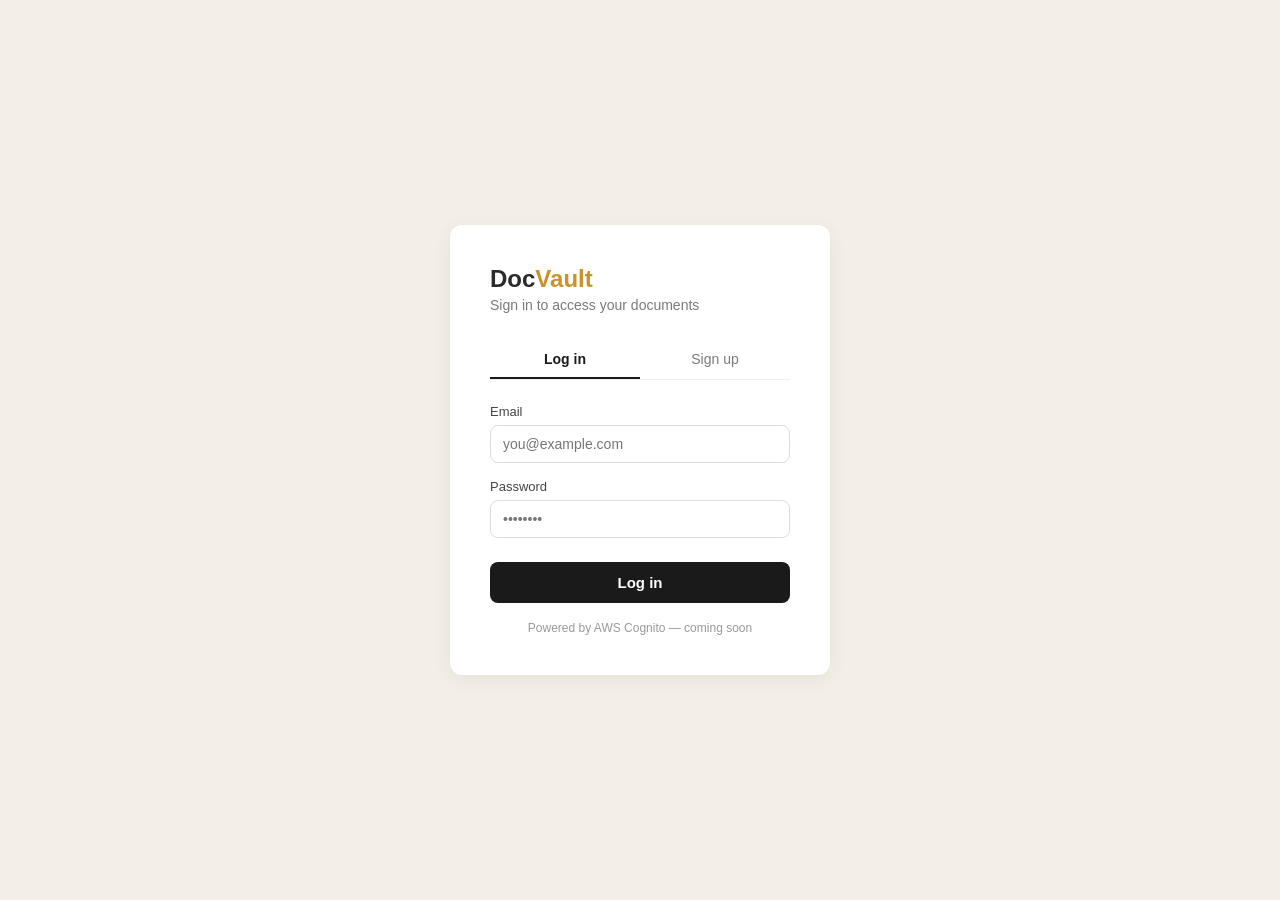
==== login.html @ 0dd001d2 "Add login link to header, fix box-sizing typo" ====
<!DOCTYPE html>
<html lang="en">
<head>
<meta charset="UTF-8">
<meta name="viewport" content="width=device-width, initial-scale=1.0">
<title>DocVault — Sign in</title>
<style>
  * { box-sizing: border-box; }
  body {
    margin: 0;
    font-family: -apple-system, BlinkMacSystemFont, "Segoe UI", sans-serif;
    background: #F4EFE6;
    color: #2b2b2b;
    display: flex;
    align-items: center;
    justify-content: center;
    min-height: 100vh;
  }
  .card {
    background: #ffffff;
    border-radius: 12px;
    padding: 40px;
    width: 100%;
    max-width: 380px;
    box-shadow: 0 4px 20px rgba(0,0,0,0.06);
  }
  .logo {
    font-size: 24px;
    font-weight: 700;
    margin-bottom: 4px;
  }
  .logo span { color: #C9922A; }
  .subtitle {
    color: #7a7a7a;
    font-size: 14px;
    margin-bottom: 28px;
  }
  .tabs {
    display: flex;
    margin-bottom: 24px;
    border-bottom: 1px solid #eee;
  }
  .tab {
    flex: 1;
    text-align: center;
    padding: 10px 0;
    cursor: pointer;
    font-size: 14px;
    color: #7a7a7a;
    border-bottom: 2px solid transparent;
  }
  .tab.active {
    color: #1a1a1a;
    font-weight: 600;
    border-bottom: 2px solid #1a1a1a;
  }
  label {
    display: block;
    font-size: 13px;
    margin-bottom: 6px;
    margin-top: 16px;
    color: #444;
  }
  input {
    width: 100%;
    padding: 10px 12px;
    border: 1px solid #ddd;
    border-radius: 8px;
    font-size: 14px;
  }
  input:focus {
    outline: none;
    border-color: #C9922A;
  }
  .btn {
    width: 100%;
    margin-top: 24px;
    padding: 12px;
    background: #1a1a1a;
    color: #fff;
    border: none;
    border-radius: 8px;
    font-size: 15px;
    font-weight: 600;
    cursor: pointer;
  }
  .btn:hover { background: #333; }
  .note {
    text-align: center;
    font-size: 12px;
    color: #999;
    margin-top: 18px;
  }
</style>
</head>
<body>

<div class="card">
  <div class="logo">Doc<span>Vault</span></div>
  <div class="subtitle">Sign in to access your documents</div>

  <div class="tabs">
    <div class="tab active" id="tabLogin">Log in</div>
    <div class="tab" id="tabSignup">Sign up</div>
  </div>

  <form id="authForm">
    <label>Email</label>
    <input type="email" id="email" placeholder="you@example.com" required>

    <label>Password</label>
    <input type="password" id="password" placeholder="••••••••" required>

    <button type="submit" class="btn" id="submitBtn">Log in</button>
  </form>

  <div class="note">Powered by AWS Cognito — coming soon</div>
</div>

<script>
  const tabLogin = document.getElementById('tabLogin');
  const tabSignup = document.getElementById('tabSignup');
  const submitBtn = document.getElementById('submitBtn');

  tabLogin.addEventListener('click', () => {
    tabLogin.classList.add('active');
    tabSignup.classList.remove('active');
    submitBtn.textContent = 'Log in';
  });

  tabSignup.addEventListener('click', () => {
    tabSignup.classList.add('active');
    tabLogin.classList.remove('active');
    submitBtn.textContent = 'Create account';
  });

  document.getElementById('authForm').addEventListener('submit', (e) => {
    e.preventDefault();
    alert('Cognito wiring coming next — this is just the UI for now.');
  });
</script>

</body>
</html>
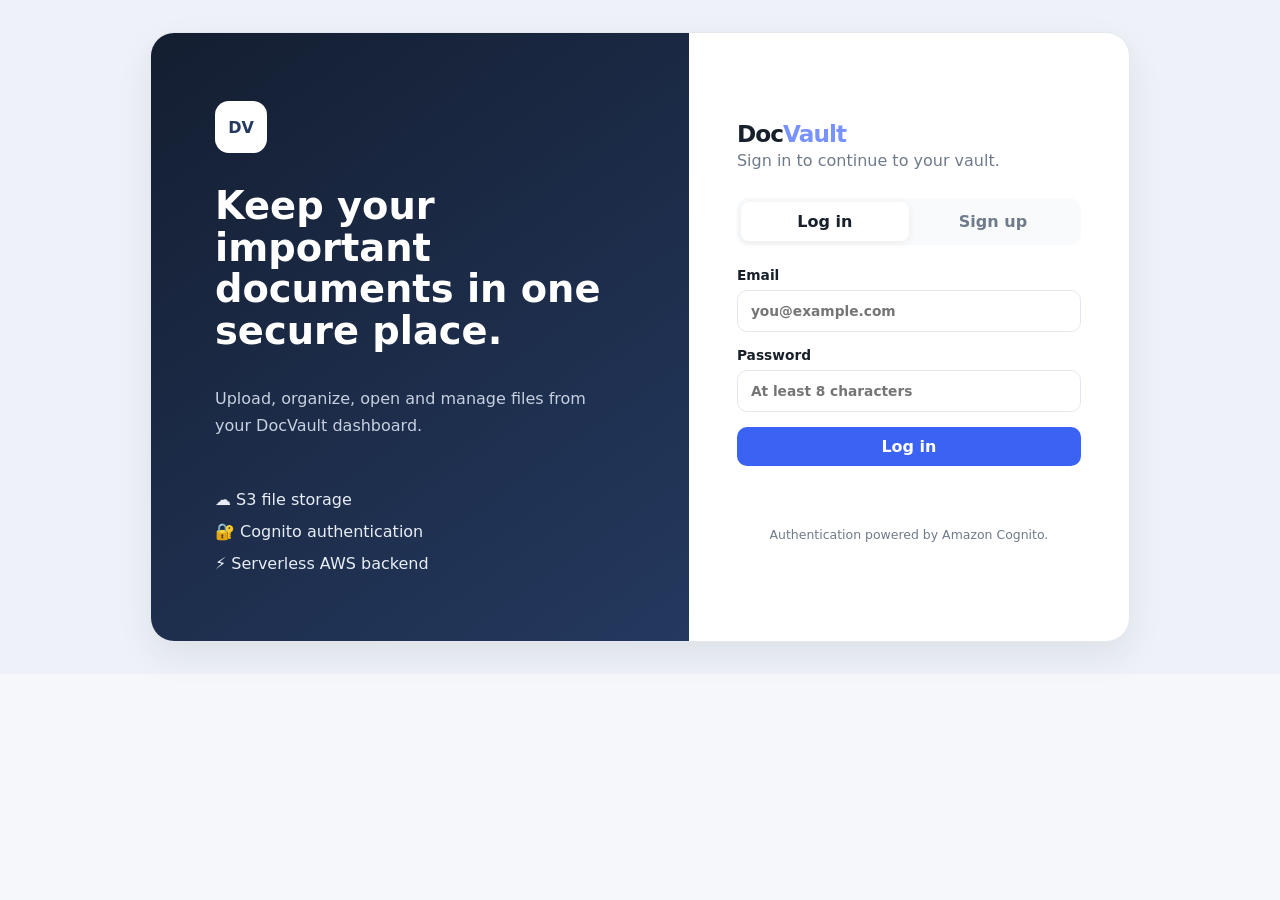
==== commit 80b11937: "Update project files" ====
--- a/login.html
+++ b/login.html
@@ -1,144 +1,158 @@
 <!DOCTYPE html>
 <html lang="en">
 <head>
-<meta charset="UTF-8">
-<meta name="viewport" content="width=device-width, initial-scale=1.0">
-<title>DocVault — Sign in</title>
-<style>
-  * { box-sizing: border-box; }
-  body {
-    margin: 0;
-    font-family: -apple-system, BlinkMacSystemFont, "Segoe UI", sans-serif;
-    background: #F4EFE6;
-    color: #2b2b2b;
-    display: flex;
-    align-items: center;
-    justify-content: center;
-    min-height: 100vh;
-  }
-  .card {
-    background: #ffffff;
-    border-radius: 12px;
-    padding: 40px;
-    width: 100%;
-    max-width: 380px;
-    box-shadow: 0 4px 20px rgba(0,0,0,0.06);
-  }
-  .logo {
-    font-size: 24px;
-    font-weight: 700;
-    margin-bottom: 4px;
-  }
-  .logo span { color: #C9922A; }
-  .subtitle {
-    color: #7a7a7a;
-    font-size: 14px;
-    margin-bottom: 28px;
-  }
-  .tabs {
-    display: flex;
-    margin-bottom: 24px;
-    border-bottom: 1px solid #eee;
-  }
-  .tab {
-    flex: 1;
-    text-align: center;
-    padding: 10px 0;
-    cursor: pointer;
-    font-size: 14px;
-    color: #7a7a7a;
-    border-bottom: 2px solid transparent;
-  }
-  .tab.active {
-    color: #1a1a1a;
-    font-weight: 600;
-    border-bottom: 2px solid #1a1a1a;
-  }
-  label {
-    display: block;
-    font-size: 13px;
-    margin-bottom: 6px;
-    margin-top: 16px;
-    color: #444;
-  }
-  input {
-    width: 100%;
-    padding: 10px 12px;
-    border: 1px solid #ddd;
-    border-radius: 8px;
-    font-size: 14px;
-  }
-  input:focus {
-    outline: none;
-    border-color: #C9922A;
-  }
-  .btn {
-    width: 100%;
-    margin-top: 24px;
-    padding: 12px;
-    background: #1a1a1a;
-    color: #fff;
-    border: none;
-    border-radius: 8px;
-    font-size: 15px;
-    font-weight: 600;
-    cursor: pointer;
-  }
-  .btn:hover { background: #333; }
-  .note {
-    text-align: center;
-    font-size: 12px;
-    color: #999;
-    margin-top: 18px;
-  }
-</style>
+  <meta charset="UTF-8">
+  <meta name="viewport" content="width=device-width, initial-scale=1.0">
+  <title>DocVault — Sign in</title>
+  <link rel="stylesheet" href="style.css">
 </head>
-<body>
+<body class="auth-page">
+  <main class="auth-shell">
+    <section class="auth-brand-panel">
+      <div class="brand-mark">DV</div>
+      <h1>Keep your important documents in one secure place.</h1>
+      <p>Upload, organize, open and manage files from your DocVault dashboard.</p>
+      <div class="auth-points">
+        <span>☁️ S3 file storage</span>
+        <span>🔐 Cognito authentication</span>
+        <span>⚡ Serverless AWS backend</span>
+      </div>
+    </section>
 
-<div class="card">
-  <div class="logo">Doc<span>Vault</span></div>
-  <div class="subtitle">Sign in to access your documents</div>
+    <section class="auth-card">
+      <div class="logo large">Doc<span>Vault</span></div>
+      <p class="muted" id="authSubtitle">Sign in to continue to your vault.</p>
 
-  <div class="tabs">
-    <div class="tab active" id="tabLogin">Log in</div>
-    <div class="tab" id="tabSignup">Sign up</div>
-  </div>
+      <div class="auth-tabs" id="authTabs">
+        <button class="auth-tab active" type="button" data-mode="login">Log in</button>
+        <button class="auth-tab" type="button" data-mode="signup">Sign up</button>
+      </div>
 
-  <form id="authForm">
-    <label>Email</label>
-    <input type="email" id="email" placeholder="you@example.com" required>
+      <form id="authForm">
+        <label>Email
+          <input type="email" id="email" placeholder="you@example.com" autocomplete="email" required>
+        </label>
+        <label>Password
+          <input type="password" id="password" placeholder="At least 8 characters" autocomplete="current-password" required>
+        </label>
+        <button type="submit" class="btn primary full" id="submitBtn">Log in</button>
+      </form>
 
-    <label>Password</label>
-    <input type="password" id="password" placeholder="••••••••" required>
+      <form id="confirmForm" class="hidden">
+        <p class="muted">We sent a confirmation code to <strong id="confirmEmail"></strong>.</p>
+        <label>Confirmation code
+          <input type="text" id="confirmationCode" inputmode="numeric" autocomplete="one-time-code" placeholder="Enter code" required>
+        </label>
+        <button type="submit" class="btn primary full">Confirm account</button>
+        <button type="button" class="text-button" id="backToLogin">Back to login</button>
+      </form>
 
-    <button type="submit" class="btn" id="submitBtn">Log in</button>
-  </form>
+      <div id="authMessage" class="auth-message"></div>
+      <p class="auth-footnote">Authentication powered by Amazon Cognito.</p>
+    </section>
+  </main>
 
-  <div class="note">Powered by AWS Cognito — coming soon</div>
-</div>
+  <script src="config.js"></script>
+  <script src="auth.js"></script>
+  <script>
+    let mode = 'login';
+    let pendingEmail = '';
+    const form = document.getElementById('authForm');
+    const confirmForm = document.getElementById('confirmForm');
+    const emailInput = document.getElementById('email');
+    const passwordInput = document.getElementById('password');
+    const submitBtn = document.getElementById('submitBtn');
+    const message = document.getElementById('authMessage');
 
-<script>
-  const tabLogin = document.getElementById('tabLogin');
-  const tabSignup = document.getElementById('tabSignup');
-  const submitBtn = document.getElementById('submitBtn');
+    if (tokenIsValid(getIdToken())) window.location.href = 'index.html';
 
-  tabLogin.addEventListener('click', () => {
-    tabLogin.classList.add('active');
-    tabSignup.classList.remove('active');
-    submitBtn.textContent = 'Log in';
-  });
+    function showMessage(text, type = 'error') {
+      message.textContent = text;
+      message.className = `auth-message ${type}`;
+    }
 
-  tabSignup.addEventListener('click', () => {
-    tabSignup.classList.add('active');
-    tabLogin.classList.remove('active');
-    submitBtn.textContent = 'Create account';
-  });
+    document.getElementById('authTabs').addEventListener('click', (e) => {
+      const button = e.target.closest('[data-mode]');
+      if (!button) return;
+      mode = button.dataset.mode;
+      document.querySelectorAll('.auth-tab').forEach(tab => tab.classList.toggle('active', tab === button));
+      submitBtn.textContent = mode === 'login' ? 'Log in' : 'Create account';
+      passwordInput.autocomplete = mode === 'login' ? 'current-password' : 'new-password';
+      document.getElementById('authSubtitle').textContent = mode === 'login'
+        ? 'Sign in to continue to your vault.'
+        : 'Create your DocVault account.';
+      showMessage('', '');
+    });
 
-  document.getElementById('authForm').addEventListener('submit', (e) => {
-    e.preventDefault();
-    alert('Cognito wiring coming next — this is just the UI for now.');
-  });
-</script>
+    form.addEventListener('submit', async (e) => {
+      e.preventDefault();
+      const email = emailInput.value.trim().toLowerCase();
+      const password = passwordInput.value;
+      submitBtn.disabled = true;
+      submitBtn.textContent = mode === 'login' ? 'Signing in...' : 'Creating account...';
+      showMessage('', '');
 
+      try {
+        if (mode === 'login') {
+          await signIn(email, password);
+          window.location.href = 'index.html';
+        } else {
+          const result = await signUp(email, password);
+          if (result.UserConfirmed) {
+            showMessage('Account created. You can now log in.', 'success');
+            mode = 'login';
+            submitBtn.textContent = 'Log in';
+          } else {
+            pendingEmail = email;
+            document.getElementById('confirmEmail').textContent = email;
+            form.classList.add('hidden');
+            document.getElementById('authTabs').classList.add('hidden');
+            confirmForm.classList.remove('hidden');
+            showMessage('Enter the verification code to activate your account.', 'success');
+          }
+        }
+      } catch (err) {
+        if (String(err.message).includes('UserNotConfirmedException')) {
+          pendingEmail = email;
+          document.getElementById('confirmEmail').textContent = email;
+          form.classList.add('hidden');
+          document.getElementById('authTabs').classList.add('hidden');
+          confirmForm.classList.remove('hidden');
+          showMessage('Your account needs confirmation.', 'error');
+        } else {
+          showMessage(err.message);
+        }
+      } finally {
+        submitBtn.disabled = false;
+        if (!form.classList.contains('hidden')) submitBtn.textContent = mode === 'login' ? 'Log in' : 'Create account';
+      }
+    });
+
+    confirmForm.addEventListener('submit', async (e) => {
+      e.preventDefault();
+      const code = document.getElementById('confirmationCode').value.trim();
+      try {
+        await confirmSignUp(pendingEmail, code);
+        confirmForm.classList.add('hidden');
+        form.classList.remove('hidden');
+        document.getElementById('authTabs').classList.remove('hidden');
+        mode = 'login';
+        document.querySelectorAll('.auth-tab').forEach(tab => tab.classList.toggle('active', tab.dataset.mode === 'login'));
+        submitBtn.textContent = 'Log in';
+        showMessage('Account confirmed. Log in with your email and password.', 'success');
+      } catch (err) {
+        showMessage(err.message);
+      }
+    });
+
+    document.getElementById('backToLogin').addEventListener('click', () => {
+      confirmForm.classList.add('hidden');
+      form.classList.remove('hidden');
+      document.getElementById('authTabs').classList.remove('hidden');
+      mode = 'login';
+      submitBtn.textContent = 'Log in';
+      showMessage('', '');
+    });
+  </script>
 </body>
 </html>
--- a/style.css
+++ b/style.css
@@ -0,0 +1,719 @@
+:root{
+  --bg:#f5f7fb;
+  --surface:#fff;
+  --surface2:#f9fafc;
+  --ink:#18202b;
+  --muted:#6f7b8b;
+  --line:#e3e8ef;
+  --brand:#3a62f3;
+  --brand-dark:#294bd3;
+  --danger:#b93b4b;
+  --sidebar:#121a27;
+  --shadow:0 14px 35px rgba(24,32,43,.08);
+}
+
+*{
+  box-sizing:border-box;
+}
+
+html,
+body{
+  margin:0;
+  min-height:100%;
+  font-family:Inter,ui-sans-serif,system-ui,-apple-system,"Segoe UI",sans-serif;
+  color:var(--ink);
+  background:var(--bg);
+}
+
+button,
+input,
+textarea{
+  font:inherit;
+}
+
+.hidden{
+  display:none!important;
+}
+
+.muted{
+  color:var(--muted);
+  margin:.25rem 0;
+}
+
+.logo{
+  font-weight:800;
+  letter-spacing:-.04em;
+}
+
+.logo.large{
+  font-size:1.45rem;
+}
+
+.logo span{
+  color:#7892ff;
+}
+
+
+/* =========================
+   Buttons
+========================= */
+
+.btn{
+  border:0;
+  border-radius:10px;
+  padding:10px 16px;
+  font-weight:700;
+  cursor:pointer;
+  transition:.15s;
+}
+
+.btn:disabled{
+  opacity:.55;
+  cursor:not-allowed;
+}
+
+.btn.primary{
+  background:var(--brand);
+  color:#fff;
+}
+
+.btn.primary:hover{
+  background:var(--brand-dark);
+}
+
+.btn.ghost{
+  background:#fff;
+  color:var(--ink);
+  border:1px solid var(--line);
+}
+
+.btn.ghost:hover{
+  background:var(--surface2);
+}
+
+.btn.full{
+  width:100%;
+}
+
+.btn.compact{
+  padding:8px 11px;
+  font-size:.82rem;
+}
+
+.btn.danger{
+  color:var(--danger);
+}
+
+
+/* =========================
+   Authentication
+========================= */
+
+.auth-page{
+  background:#eef2f8;
+  display:grid;
+  place-items:center;
+  padding:32px;
+}
+
+.auth-shell{
+  width:min(980px,100%);
+  display:grid;
+  grid-template-columns:1.1fr .9fr;
+  min-height:610px;
+  background:var(--surface);
+  border:1px solid var(--line);
+  border-radius:24px;
+  overflow:hidden;
+  box-shadow:var(--shadow);
+}
+
+.auth-brand-panel{
+  padding:64px;
+  background:linear-gradient(145deg,#141e31,#24395f);
+  color:#fff;
+  display:flex;
+  flex-direction:column;
+  justify-content:center;
+}
+
+.brand-mark{
+  width:52px;
+  height:52px;
+  border-radius:14px;
+  background:#fff;
+  color:#24395f;
+  display:grid;
+  place-items:center;
+  font-weight:900;
+  margin-bottom:32px;
+}
+
+.auth-brand-panel h1{
+  font-size:2.4rem;
+  line-height:1.08;
+  max-width:560px;
+  margin:0 0 18px;
+}
+
+.auth-brand-panel p{
+  color:#c7d0df;
+  line-height:1.7;
+  max-width:520px;
+}
+
+.auth-points{
+  display:grid;
+  gap:13px;
+  margin-top:34px;
+  color:#e8edf5;
+}
+
+.auth-card{
+  padding:58px 48px;
+  align-self:center;
+}
+
+.auth-tabs{
+  display:flex;
+  background:var(--surface2);
+  border-radius:11px;
+  padding:4px;
+  margin:28px 0 22px;
+}
+
+.auth-tab{
+  width:50%;
+  border:0;
+  background:transparent;
+  border-radius:8px;
+  padding:10px;
+  font-weight:700;
+  color:var(--muted);
+  cursor:pointer;
+}
+
+.auth-tab.active{
+  background:#fff;
+  color:var(--ink);
+  box-shadow:0 2px 10px rgba(0,0,0,.06);
+}
+
+.auth-card label,
+.modal label{
+  display:block;
+  font-weight:700;
+  font-size:.86rem;
+  margin:15px 0;
+}
+
+.auth-card input,
+.modal input,
+.modal textarea,
+.search-input{
+  width:100%;
+  border:1px solid var(--line);
+  background:#fff;
+  border-radius:10px;
+  padding:12px 13px;
+  margin-top:7px;
+  color:var(--ink);
+  outline:none;
+}
+
+.auth-card input:focus,
+.modal input:focus,
+.modal textarea:focus,
+.search-input:focus{
+  border-color:var(--brand);
+  box-shadow:0 0 0 3px rgba(58,98,243,.1);
+}
+
+.auth-message{
+  min-height:22px;
+  margin-top:15px;
+  font-size:.88rem;
+  color:var(--danger);
+}
+
+.auth-message.success{
+  color:#18794e;
+}
+
+.auth-footnote{
+  text-align:center;
+  color:var(--muted);
+  font-size:.78rem;
+  margin-top:24px;
+}
+
+.text-button{
+  display:block;
+  margin:15px auto 0;
+  border:0;
+  background:none;
+  color:var(--brand);
+  cursor:pointer;
+}
+
+
+/* =========================
+   Dashboard
+========================= */
+
+.app-shell{
+  min-height:100vh;
+  display:grid;
+  grid-template-columns:245px 1fr;
+}
+
+.sidebar{
+  background:var(--sidebar);
+  color:#fff;
+  padding:26px 18px;
+  display:flex;
+  flex-direction:column;
+  position:sticky;
+  top:0;
+  height:100vh;
+}
+
+.sidebar .logo{
+  padding:5px 10px 30px;
+}
+
+.side-nav{
+  display:grid;
+  gap:7px;
+}
+
+.nav-item{
+  border:0;
+  background:transparent;
+  color:#aab5c5;
+  padding:11px 13px;
+  border-radius:9px;
+  text-align:left;
+  font-weight:700;
+  cursor:pointer;
+}
+
+.nav-item:hover,
+.nav-item.active{
+  background:#202b3d;
+  color:#fff;
+}
+
+.sidebar-bottom{
+  margin-top:auto;
+}
+
+.user-mini{
+  display:flex;
+  gap:10px;
+  align-items:center;
+  border-top:1px solid #293548;
+  padding:18px 3px;
+}
+
+.user-mini strong{
+  display:block;
+  font-size:.79rem;
+  max-width:145px;
+  overflow:hidden;
+  text-overflow:ellipsis;
+}
+
+.user-mini span{
+  color:#8c9aae;
+  font-size:.72rem;
+}
+
+.avatar{
+  width:35px;
+  height:35px;
+  border-radius:50%;
+  display:grid;
+  place-items:center;
+  background:#324263;
+  font-weight:800;
+}
+
+.sidebar .btn.ghost{
+  background:transparent;
+  color:#dfe6f1;
+  border-color:#344258;
+}
+
+.dashboard{
+  padding:36px 42px 60px;
+  min-width:0;
+}
+
+.topbar{
+  display:flex;
+  align-items:center;
+  justify-content:space-between;
+  gap:20px;
+  margin-bottom:28px;
+}
+
+.topbar h1{
+  margin:0;
+  font-size:1.75rem;
+}
+
+.stats-grid{
+  display:grid;
+  grid-template-columns:repeat(3,1fr);
+  gap:14px;
+  margin-bottom:20px;
+}
+
+.stat-card{
+  background:#fff;
+  border:1px solid var(--line);
+  border-radius:14px;
+  padding:18px 20px;
+}
+
+.stat-card span{
+  display:block;
+  color:var(--muted);
+  font-size:.78rem;
+  margin-bottom:7px;
+}
+
+.stat-card strong{
+  font-size:1.2rem;
+}
+
+.documents-panel{
+  background:#fff;
+  border:1px solid var(--line);
+  border-radius:16px;
+  padding:22px;
+  box-shadow:0 5px 22px rgba(24,32,43,.035);
+}
+
+.panel-toolbar{
+  display:flex;
+  align-items:center;
+  justify-content:space-between;
+  gap:20px;
+}
+
+.panel-toolbar h2{
+  margin:0;
+  font-size:1.15rem;
+}
+
+.search-input{
+  max-width:280px;
+  margin:0;
+  background:var(--surface2);
+}
+
+.upload-zone{
+  border:1.5px dashed #cbd4e2;
+  background:#fafbfe;
+  border-radius:13px;
+  padding:20px;
+  text-align:center;
+  margin:20px 0;
+  cursor:pointer;
+  transition:.15s;
+}
+
+.upload-zone strong,
+.upload-zone span{
+  display:block;
+}
+
+.upload-zone span{
+  color:var(--muted);
+  font-size:.82rem;
+  margin-top:4px;
+}
+
+.upload-zone:hover,
+.upload-zone.drag{
+  border-color:var(--brand);
+  background:#f4f7ff;
+}
+
+.doc-list{
+  display:grid;
+  gap:10px;
+}
+
+.doc-row{
+  border:1px solid var(--line);
+  border-radius:12px;
+  padding:14px;
+  display:flex;
+  align-items:center;
+  gap:14px;
+}
+
+.file-badge{
+  width:48px;
+  height:48px;
+  flex:0 0 48px;
+  border-radius:10px;
+  background:#eef2ff;
+  color:#4260cf;
+  display:grid;
+  place-items:center;
+  font-size:.69rem;
+  font-weight:900;
+}
+
+.doc-info{
+  min-width:0;
+  flex:1;
+}
+
+.doc-name{
+  font-weight:800;
+  margin-bottom:3px;
+  overflow:hidden;
+  text-overflow:ellipsis;
+}
+
+.doc-meta{
+  color:var(--muted);
+  font-size:.81rem;
+  overflow:hidden;
+  text-overflow:ellipsis;
+  white-space:nowrap;
+}
+
+.doc-meta.small{
+  font-size:.73rem;
+  margin-top:4px;
+}
+
+.doc-actions{
+  display:flex;
+  gap:7px;
+}
+
+.empty{
+  min-height:220px;
+  align-items:center;
+  justify-content:center;
+  flex-direction:column;
+  color:var(--muted);
+  text-align:center;
+  gap:6px;
+}
+
+.empty-icon{
+  font-size:2rem;
+}
+
+.empty strong{
+  color:var(--ink);
+}
+
+.error-card{
+  padding:15px;
+  background:#fff2f3;
+  color:var(--danger);
+  border-radius:10px;
+}
+
+
+/* =========================
+   Modal
+========================= */
+
+.modal-overlay{
+  display:none;
+  position:fixed;
+  inset:0;
+  background:rgba(10,17,29,.58);
+
+  align-items:center;
+  justify-content:center;
+
+  padding:20px;
+  z-index:20;
+
+  /* Allows scrolling on small screens */
+  overflow-y:auto;
+}
+
+.modal-overlay.open{
+  display:flex;
+}
+
+.modal{
+  background:#fff;
+  width:min(470px,100%);
+  border-radius:16px;
+
+  /* Prevents the modal going below the screen */
+  max-height:90vh;
+  overflow-y:auto;
+
+  padding:24px;
+  box-shadow:0 25px 70px rgba(0,0,0,.25);
+}
+
+.modal-heading{
+  display:flex;
+  justify-content:space-between;
+  align-items:flex-start;
+  gap:20px;
+}
+
+.modal-heading h2{
+  margin:0;
+}
+
+.icon-button{
+  border:0;
+  background:var(--surface2);
+  width:34px;
+  height:34px;
+  flex:0 0 34px;
+  border-radius:9px;
+  font-size:1.25rem;
+  cursor:pointer;
+}
+
+.icon-button:hover{
+  background:#eef1f6;
+}
+
+.modal textarea{
+  resize:vertical;
+}
+
+.modal input:disabled{
+  background:#f0f2f6;
+  color:var(--muted);
+}
+
+.modal-error{
+  min-height:20px;
+  color:var(--danger);
+  font-size:.83rem;
+}
+
+/* Keeps Cancel + Save accessible while scrolling */
+.modal-actions{
+  position:sticky;
+  bottom:-24px;
+
+  display:flex;
+  justify-content:flex-end;
+  gap:9px;
+
+  margin-top:8px;
+  padding:16px 0 6px;
+
+  background:#fff;
+  z-index:2;
+}
+
+
+/* =========================
+   Responsive
+========================= */
+
+@media(max-width:800px){
+
+  .auth-shell{
+    grid-template-columns:1fr;
+  }
+
+  .auth-brand-panel{
+    display:none;
+  }
+
+  .auth-card{
+    padding:40px 28px;
+  }
+
+  .app-shell{
+    grid-template-columns:1fr;
+  }
+
+  .sidebar{
+    position:static;
+    height:auto;
+    flex-direction:row;
+    align-items:center;
+    padding:14px 18px;
+  }
+
+  .sidebar .logo{
+    padding:0;
+  }
+
+  .side-nav,
+  .user-mini{
+    display:none;
+  }
+
+  .sidebar-bottom{
+    margin:0 0 0 auto;
+  }
+
+  .sidebar-bottom .btn{
+    width:auto;
+  }
+
+  .dashboard{
+    padding:24px 16px;
+  }
+
+  .topbar{
+    align-items:flex-start;
+  }
+
+  .stats-grid{
+    grid-template-columns:1fr;
+  }
+
+  .panel-toolbar{
+    align-items:stretch;
+    flex-direction:column;
+  }
+
+  .search-input{
+    max-width:none;
+  }
+
+  .doc-row{
+    align-items:flex-start;
+    flex-wrap:wrap;
+  }
+
+  .doc-actions{
+    width:100%;
+    padding-left:62px;
+  }
+
+  .auth-page{
+    padding:14px;
+  }
+
+  .modal-overlay{
+    padding:12px;
+    align-items:flex-start;
+  }
+
+  .modal{
+    max-height:94vh;
+    margin:auto 0;
+    padding:20px;
+  }
+
+  .modal-actions{
+    bottom:-20px;
+  }
+}
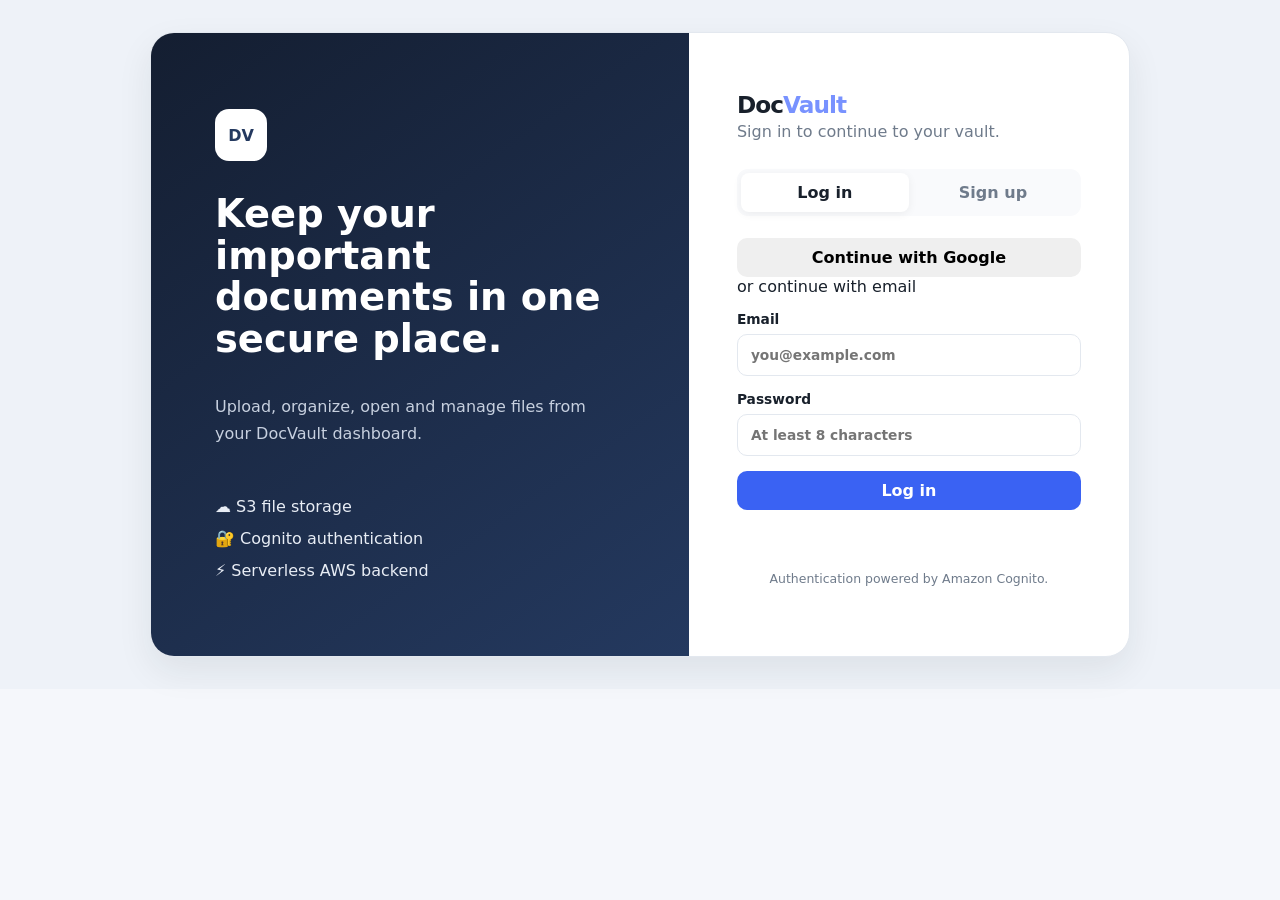
==== commit 11cd9903: "Add Google sign in" ====
--- a/login.html
+++ b/login.html
@@ -6,12 +6,22 @@
   <title>DocVault — Sign in</title>
   <link rel="stylesheet" href="style.css">
 </head>
+
 <body class="auth-page">
   <main class="auth-shell">
+
     <section class="auth-brand-panel">
       <div class="brand-mark">DV</div>
-      <h1>Keep your important documents in one secure place.</h1>
-      <p>Upload, organize, open and manage files from your DocVault dashboard.</p>
+
+      <h1>
+        Keep your important documents in one secure place.
+      </h1>
+
+      <p>
+        Upload, organize, open and manage files from your
+        DocVault dashboard.
+      </p>
+
       <div class="auth-points">
         <span>☁️ S3 file storage</span>
         <span>🔐 Cognito authentication</span>
@@ -20,139 +30,522 @@
     </section>
 
     <section class="auth-card">
-      <div class="logo large">Doc<span>Vault</span></div>
-      <p class="muted" id="authSubtitle">Sign in to continue to your vault.</p>
+
+      <div class="logo large">
+        Doc<span>Vault</span>
+      </div>
+
+      <p class="muted" id="authSubtitle">
+        Sign in to continue to your vault.
+      </p>
 
       <div class="auth-tabs" id="authTabs">
-        <button class="auth-tab active" type="button" data-mode="login">Log in</button>
-        <button class="auth-tab" type="button" data-mode="signup">Sign up</button>
+        <button
+          class="auth-tab active"
+          type="button"
+          data-mode="login"
+        >
+          Log in
+        </button>
+
+        <button
+          class="auth-tab"
+          type="button"
+          data-mode="signup"
+        >
+          Sign up
+        </button>
       </div>
 
+      <!-- Google login -->
+      <button
+        type="button"
+        class="btn full google-btn"
+        id="googleLoginBtn"
+      >
+        Continue with Google
+      </button>
+
+      <div class="auth-divider">
+        <span>or continue with email</span>
+      </div>
+
+      <!-- Email/password login -->
       <form id="authForm">
-        <label>Email
-          <input type="email" id="email" placeholder="you@example.com" autocomplete="email" required>
+
+        <label>
+          Email
+
+          <input
+            type="email"
+            id="email"
+            placeholder="you@example.com"
+            autocomplete="email"
+            required
+          >
         </label>
-        <label>Password
-          <input type="password" id="password" placeholder="At least 8 characters" autocomplete="current-password" required>
+
+        <label>
+          Password
+
+          <input
+            type="password"
+            id="password"
+            placeholder="At least 8 characters"
+            autocomplete="current-password"
+            required
+          >
         </label>
-        <button type="submit" class="btn primary full" id="submitBtn">Log in</button>
+
+        <button
+          type="submit"
+          class="btn primary full"
+          id="submitBtn"
+        >
+          Log in
+        </button>
+
       </form>
 
+      <!-- Confirmation code -->
       <form id="confirmForm" class="hidden">
-        <p class="muted">We sent a confirmation code to <strong id="confirmEmail"></strong>.</p>
-        <label>Confirmation code
-          <input type="text" id="confirmationCode" inputmode="numeric" autocomplete="one-time-code" placeholder="Enter code" required>
+
+        <p class="muted">
+          We sent a confirmation code to
+          <strong id="confirmEmail"></strong>.
+        </p>
+
+        <label>
+          Confirmation code
+
+          <input
+            type="text"
+            id="confirmationCode"
+            inputmode="numeric"
+            autocomplete="one-time-code"
+            placeholder="Enter code"
+            required
+          >
         </label>
-        <button type="submit" class="btn primary full">Confirm account</button>
-        <button type="button" class="text-button" id="backToLogin">Back to login</button>
+
+        <button
+          type="submit"
+          class="btn primary full"
+        >
+          Confirm account
+        </button>
+
+        <button
+          type="button"
+          class="text-button"
+          id="backToLogin"
+        >
+          Back to login
+        </button>
+
       </form>
 
-      <div id="authMessage" class="auth-message"></div>
-      <p class="auth-footnote">Authentication powered by Amazon Cognito.</p>
+      <div
+        id="authMessage"
+        class="auth-message"
+      ></div>
+
+      <p class="auth-footnote">
+        Authentication powered by Amazon Cognito.
+      </p>
+
     </section>
   </main>
 
   <script src="config.js"></script>
   <script src="auth.js"></script>
+
   <script>
     let mode = 'login';
     let pendingEmail = '';
-    const form = document.getElementById('authForm');
-    const confirmForm = document.getElementById('confirmForm');
-    const emailInput = document.getElementById('email');
-    const passwordInput = document.getElementById('password');
-    const submitBtn = document.getElementById('submitBtn');
-    const message = document.getElementById('authMessage');
-
-    if (tokenIsValid(getIdToken())) window.location.href = 'index.html';
-
-    function showMessage(text, type = 'error') {
+
+    const form =
+      document.getElementById('authForm');
+
+    const confirmForm =
+      document.getElementById('confirmForm');
+
+    const emailInput =
+      document.getElementById('email');
+
+    const passwordInput =
+      document.getElementById('password');
+
+    const submitBtn =
+      document.getElementById('submitBtn');
+
+    const googleLoginBtn =
+      document.getElementById('googleLoginBtn');
+
+    const message =
+      document.getElementById('authMessage');
+
+    if (tokenIsValid(getIdToken())) {
+      window.location.href = 'index.html';
+    }
+
+    function showMessage(
+      text,
+      type = 'error'
+    ) {
       message.textContent = text;
-      message.className = `auth-message ${type}`;
+      message.className =
+        `auth-message ${type}`;
     }
 
-    document.getElementById('authTabs').addEventListener('click', (e) => {
-      const button = e.target.closest('[data-mode]');
-      if (!button) return;
-      mode = button.dataset.mode;
-      document.querySelectorAll('.auth-tab').forEach(tab => tab.classList.toggle('active', tab === button));
-      submitBtn.textContent = mode === 'login' ? 'Log in' : 'Create account';
-      passwordInput.autocomplete = mode === 'login' ? 'current-password' : 'new-password';
-      document.getElementById('authSubtitle').textContent = mode === 'login'
-        ? 'Sign in to continue to your vault.'
-        : 'Create your DocVault account.';
-      showMessage('', '');
-    });
-
-    form.addEventListener('submit', async (e) => {
-      e.preventDefault();
-      const email = emailInput.value.trim().toLowerCase();
-      const password = passwordInput.value;
-      submitBtn.disabled = true;
-      submitBtn.textContent = mode === 'login' ? 'Signing in...' : 'Creating account...';
-      showMessage('', '');
-
-      try {
-        if (mode === 'login') {
-          await signIn(email, password);
-          window.location.href = 'index.html';
-        } else {
-          const result = await signUp(email, password);
-          if (result.UserConfirmed) {
-            showMessage('Account created. You can now log in.', 'success');
-            mode = 'login';
-            submitBtn.textContent = 'Log in';
+    // Google login
+    googleLoginBtn.addEventListener(
+      'click',
+      async () => {
+        try {
+          googleLoginBtn.disabled = true;
+          googleLoginBtn.textContent =
+            'Redirecting to Google...';
+
+          await signInWithGoogle();
+
+        } catch (err) {
+          showMessage(err.message);
+
+          googleLoginBtn.disabled = false;
+          googleLoginBtn.textContent =
+            'Continue with Google';
+        }
+      }
+    );
+
+    // Login / signup tabs
+    document
+      .getElementById('authTabs')
+      .addEventListener(
+        'click',
+        (e) => {
+          const button =
+            e.target.closest('[data-mode]');
+
+          if (!button) return;
+
+          mode = button.dataset.mode;
+
+          document
+            .querySelectorAll('.auth-tab')
+            .forEach(
+              tab =>
+                tab.classList.toggle(
+                  'active',
+                  tab === button
+                )
+            );
+
+          submitBtn.textContent =
+            mode === 'login'
+              ? 'Log in'
+              : 'Create account';
+
+          passwordInput.autocomplete =
+            mode === 'login'
+              ? 'current-password'
+              : 'new-password';
+
+          document
+            .getElementById('authSubtitle')
+            .textContent =
+              mode === 'login'
+                ? 'Sign in to continue to your vault.'
+                : 'Create your DocVault account.';
+
+          showMessage('', '');
+        }
+      );
+
+    // Email login / signup
+    form.addEventListener(
+      'submit',
+      async (e) => {
+        e.preventDefault();
+
+        const email =
+          emailInput.value
+            .trim()
+            .toLowerCase();
+
+        const password =
+          passwordInput.value;
+
+        submitBtn.disabled = true;
+
+        submitBtn.textContent =
+          mode === 'login'
+            ? 'Signing in...'
+            : 'Creating account...';
+
+        showMessage('', '');
+
+        try {
+
+          if (mode === 'login') {
+
+            await signIn(
+              email,
+              password
+            );
+
+            window.location.href =
+              'index.html';
+
           } else {
+
+            const result =
+              await signUp(
+                email,
+                password
+              );
+
+            if (result.UserConfirmed) {
+
+              showMessage(
+                'Account created. You can now log in.',
+                'success'
+              );
+
+              mode = 'login';
+
+              submitBtn.textContent =
+                'Log in';
+
+            } else {
+
+              pendingEmail = email;
+
+              document
+                .getElementById(
+                  'confirmEmail'
+                )
+                .textContent =
+                  email;
+
+              form.classList.add(
+                'hidden'
+              );
+
+              document
+                .getElementById(
+                  'authTabs'
+                )
+                .classList.add(
+                  'hidden'
+                );
+
+              googleLoginBtn
+                .classList.add(
+                  'hidden'
+                );
+
+              confirmForm
+                .classList.remove(
+                  'hidden'
+                );
+
+              showMessage(
+                'Enter the verification code to activate your account.',
+                'success'
+              );
+            }
+          }
+
+        } catch (err) {
+
+          if (
+            String(err.message)
+              .includes(
+                'UserNotConfirmedException'
+              )
+          ) {
+
             pendingEmail = email;
-            document.getElementById('confirmEmail').textContent = email;
-            form.classList.add('hidden');
-            document.getElementById('authTabs').classList.add('hidden');
-            confirmForm.classList.remove('hidden');
-            showMessage('Enter the verification code to activate your account.', 'success');
+
+            document
+              .getElementById(
+                'confirmEmail'
+              )
+              .textContent =
+                email;
+
+            form.classList.add(
+              'hidden'
+            );
+
+            document
+              .getElementById(
+                'authTabs'
+              )
+              .classList.add(
+                'hidden'
+              );
+
+            googleLoginBtn
+              .classList.add(
+                'hidden'
+              );
+
+            confirmForm
+              .classList.remove(
+                'hidden'
+              );
+
+            showMessage(
+              'Your account needs confirmation.',
+              'error'
+            );
+
+          } else {
+
+            showMessage(
+              err.message
+            );
+          }
+
+        } finally {
+
+          submitBtn.disabled =
+            false;
+
+          if (
+            !form.classList.contains(
+              'hidden'
+            )
+          ) {
+            submitBtn.textContent =
+              mode === 'login'
+                ? 'Log in'
+                : 'Create account';
           }
         }
-      } catch (err) {
-        if (String(err.message).includes('UserNotConfirmedException')) {
-          pendingEmail = email;
-          document.getElementById('confirmEmail').textContent = email;
-          form.classList.add('hidden');
-          document.getElementById('authTabs').classList.add('hidden');
-          confirmForm.classList.remove('hidden');
-          showMessage('Your account needs confirmation.', 'error');
-        } else {
-          showMessage(err.message);
+      }
+    );
+
+    // Confirmation code
+    confirmForm.addEventListener(
+      'submit',
+      async (e) => {
+        e.preventDefault();
+
+        const code =
+          document
+            .getElementById(
+              'confirmationCode'
+            )
+            .value
+            .trim();
+
+        try {
+
+          await confirmSignUp(
+            pendingEmail,
+            code
+          );
+
+          confirmForm
+            .classList.add(
+              'hidden'
+            );
+
+          form
+            .classList.remove(
+              'hidden'
+            );
+
+          document
+            .getElementById(
+              'authTabs'
+            )
+            .classList.remove(
+              'hidden'
+            );
+
+          googleLoginBtn
+            .classList.remove(
+              'hidden'
+            );
+
+          mode = 'login';
+
+          document
+            .querySelectorAll(
+              '.auth-tab'
+            )
+            .forEach(
+              tab =>
+                tab.classList.toggle(
+                  'active',
+                  tab.dataset.mode ===
+                    'login'
+                )
+            );
+
+          submitBtn.textContent =
+            'Log in';
+
+          showMessage(
+            'Account confirmed. Log in with your email and password.',
+            'success'
+          );
+
+        } catch (err) {
+
+          showMessage(
+            err.message
+          );
         }
-      } finally {
-        submitBtn.disabled = false;
-        if (!form.classList.contains('hidden')) submitBtn.textContent = mode === 'login' ? 'Log in' : 'Create account';
       }
-    });
-
-    confirmForm.addEventListener('submit', async (e) => {
-      e.preventDefault();
-      const code = document.getElementById('confirmationCode').value.trim();
-      try {
-        await confirmSignUp(pendingEmail, code);
-        confirmForm.classList.add('hidden');
-        form.classList.remove('hidden');
-        document.getElementById('authTabs').classList.remove('hidden');
-        mode = 'login';
-        document.querySelectorAll('.auth-tab').forEach(tab => tab.classList.toggle('active', tab.dataset.mode === 'login'));
-        submitBtn.textContent = 'Log in';
-        showMessage('Account confirmed. Log in with your email and password.', 'success');
-      } catch (err) {
-        showMessage(err.message);
-      }
-    });
-
-    document.getElementById('backToLogin').addEventListener('click', () => {
-      confirmForm.classList.add('hidden');
-      form.classList.remove('hidden');
-      document.getElementById('authTabs').classList.remove('hidden');
-      mode = 'login';
-      submitBtn.textContent = 'Log in';
-      showMessage('', '');
-    });
+    );
+
+    // Back to login
+    document
+      .getElementById(
+        'backToLogin'
+      )
+      .addEventListener(
+        'click',
+        () => {
+
+          confirmForm
+            .classList.add(
+              'hidden'
+            );
+
+          form
+            .classList.remove(
+              'hidden'
+            );
+
+          document
+            .getElementById(
+              'authTabs'
+            )
+            .classList.remove(
+              'hidden'
+            );
+
+          googleLoginBtn
+            .classList.remove(
+              'hidden'
+            );
+
+          mode = 'login';
+
+          submitBtn.textContent =
+            'Log in';
+
+          showMessage('', '');
+        }
+      );
   </script>
+
 </body>
-</html>
+</html>
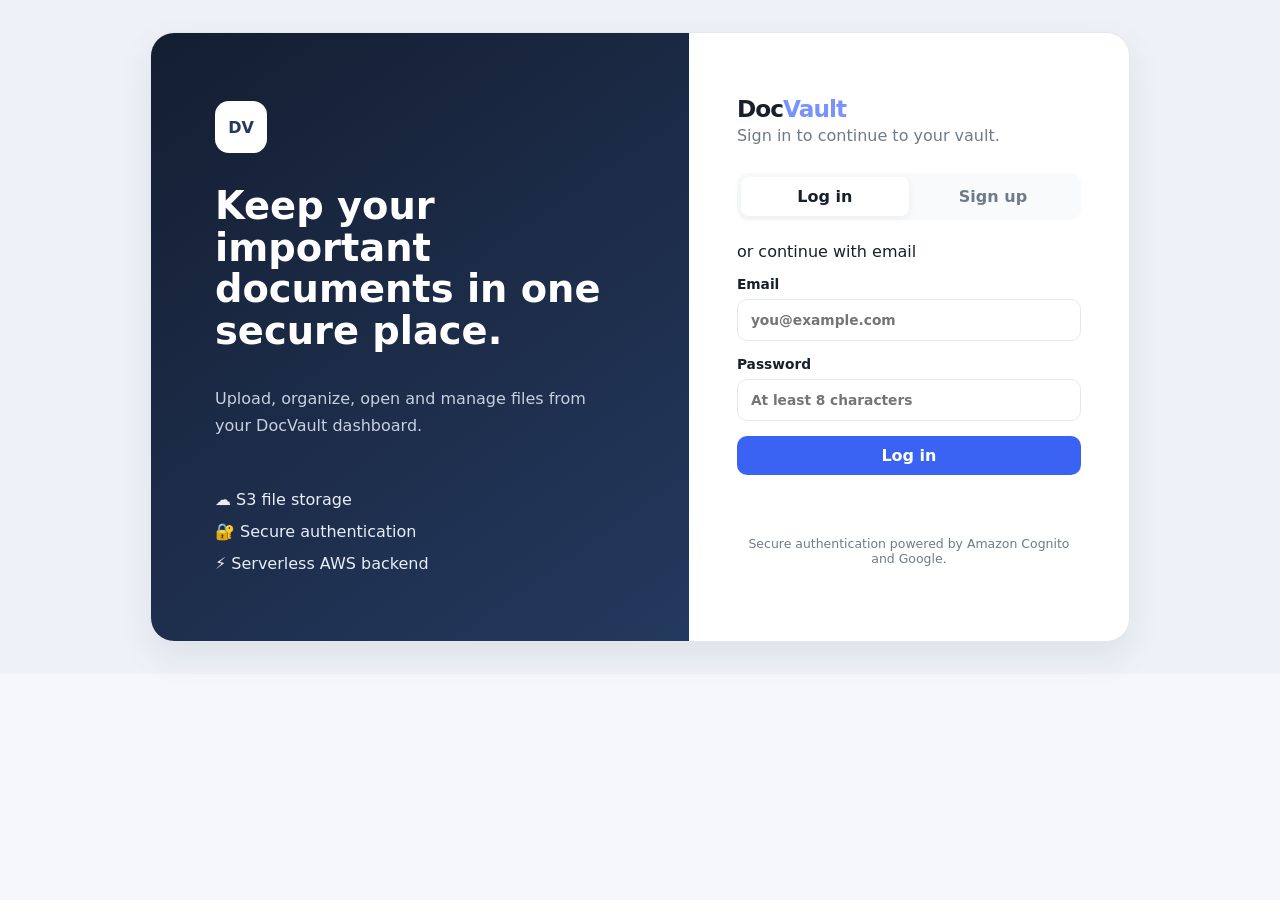
==== commit 885b1def: "GS" ====
--- a/login.html
+++ b/login.html
@@ -1,33 +1,61 @@
 <!DOCTYPE html>
 <html lang="en">
+
 <head>
   <meta charset="UTF-8">
-  <meta name="viewport" content="width=device-width, initial-scale=1.0">
+
+  <meta
+    name="viewport"
+    content="width=device-width, initial-scale=1.0"
+  >
+
   <title>DocVault — Sign in</title>
-  <link rel="stylesheet" href="style.css">
+
+  <link
+    rel="stylesheet"
+    href="style.css"
+  >
 </head>
 
+
 <body class="auth-page">
+
   <main class="auth-shell">
 
     <section class="auth-brand-panel">
-      <div class="brand-mark">DV</div>
+
+      <div class="brand-mark">
+        DV
+      </div>
 
       <h1>
-        Keep your important documents in one secure place.
+        Keep your important documents
+        in one secure place.
       </h1>
 
       <p>
-        Upload, organize, open and manage files from your
-        DocVault dashboard.
+        Upload, organize, open and manage files
+        from your DocVault dashboard.
       </p>
 
       <div class="auth-points">
-        <span>☁️ S3 file storage</span>
-        <span>🔐 Cognito authentication</span>
-        <span>⚡ Serverless AWS backend</span>
+
+        <span>
+          ☁️ S3 file storage
+        </span>
+
+        <span>
+          🔐 Secure authentication
+        </span>
+
+        <span>
+          ⚡ Serverless AWS backend
+        </span>
+
       </div>
+
     </section>
+
 
     <section class="auth-card">
 
@@ -35,11 +63,20 @@
         Doc<span>Vault</span>
       </div>
 
-      <p class="muted" id="authSubtitle">
+
+      <p
+        class="muted"
+        id="authSubtitle"
+      >
         Sign in to continue to your vault.
       </p>
 
-      <div class="auth-tabs" id="authTabs">
+
+      <div
+        class="auth-tabs"
+        id="authTabs"
+      >
+
         <button
           class="auth-tab active"
           type="button"
@@ -48,6 +85,7 @@
           Log in
         </button>
 
+
         <button
           class="auth-tab"
           type="button"
@@ -55,25 +93,35 @@
         >
           Sign up
         </button>
+
       </div>
 
-      <!-- Google login -->
-      <button
-        type="button"
-        class="btn full google-btn"
-        id="googleLoginBtn"
+
+      <!-- Google -->
+
+      <div id="googleSection">
+
+        <div id="googleButton"></div>
+
+      </div>
+
+
+      <div
+        class="auth-divider"
+        id="authDivider"
       >
-        Continue with Google
-      </button>
-
-      <div class="auth-divider">
-        <span>or continue with email</span>
+        <span>
+          or continue with email
+        </span>
       </div>
 
-      <!-- Email/password login -->
+
+      <!-- Email/password -->
+
       <form id="authForm">
 
         <label>
+
           Email
 
           <input
@@ -83,9 +131,12 @@
             autocomplete="email"
             required
           >
+
         </label>
 
+
         <label>
+
           Password
 
           <input
@@ -95,7 +146,9 @@
             autocomplete="current-password"
             required
           >
+
         </label>
+
 
         <button
           type="submit"
@@ -107,15 +160,25 @@
 
       </form>
 
-      <!-- Confirmation code -->
-      <form id="confirmForm" class="hidden">
+
+      <!-- Confirmation -->
+
+      <form
+        id="confirmForm"
+        class="hidden"
+      >
 
         <p class="muted">
+
           We sent a confirmation code to
+
           <strong id="confirmEmail"></strong>.
+
         </p>
 
+
         <label>
+
           Confirmation code
 
           <input
@@ -126,7 +189,9 @@
             placeholder="Enter code"
             required
           >
+
         </label>
+
 
         <button
           type="submit"
@@ -134,6 +199,7 @@
         >
           Confirm account
         </button>
+
 
         <button
           type="button"
@@ -145,160 +211,329 @@
 
       </form>
 
+
       <div
         id="authMessage"
         class="auth-message"
       ></div>
 
+
       <p class="auth-footnote">
-        Authentication powered by Amazon Cognito.
+        Secure authentication powered by
+        Amazon Cognito and Google.
       </p>
 
     </section>
+
   </main>
 
+
+  <!-- Google Identity Services -->
+
+  <script
+    src="https://accounts.google.com/gsi/client"
+    async
+    defer
+  ></script>
+
+
+  <!-- DocVault -->
+
   <script src="config.js"></script>
+
   <script src="auth.js"></script>
 
+
   <script>
+
     let mode = 'login';
+
     let pendingEmail = '';
 
+
     const form =
-      document.getElementById('authForm');
+      document.getElementById(
+        'authForm'
+      );
+
 
     const confirmForm =
-      document.getElementById('confirmForm');
+      document.getElementById(
+        'confirmForm'
+      );
+
 
     const emailInput =
-      document.getElementById('email');
+      document.getElementById(
+        'email'
+      );
+
 
     const passwordInput =
-      document.getElementById('password');
+      document.getElementById(
+        'password'
+      );
+
 
     const submitBtn =
-      document.getElementById('submitBtn');
-
-    const googleLoginBtn =
-      document.getElementById('googleLoginBtn');
+      document.getElementById(
+        'submitBtn'
+      );
+
+
+    const googleSection =
+      document.getElementById(
+        'googleSection'
+      );
+
+
+    const authDivider =
+      document.getElementById(
+        'authDivider'
+      );
+
 
     const message =
-      document.getElementById('authMessage');
-
-    if (tokenIsValid(getIdToken())) {
-      window.location.href = 'index.html';
+      document.getElementById(
+        'authMessage'
+      );
+
+
+    /*
+      Existing Cognito session
+    */
+
+    if (
+      typeof getIdToken === 'function' &&
+      typeof tokenIsValid === 'function' &&
+      tokenIsValid(
+        getIdToken()
+      )
+    ) {
+
+      window.location.href =
+        'index.html';
+
     }
+
 
     function showMessage(
       text,
       type = 'error'
     ) {
-      message.textContent = text;
+
+      message.textContent =
+        text;
+
       message.className =
         `auth-message ${type}`;
+
     }
 
-    // Google login
-    googleLoginBtn.addEventListener(
-      'click',
-      async () => {
-        try {
-          googleLoginBtn.disabled = true;
-          googleLoginBtn.textContent =
-            'Redirecting to Google...';
-
-          await signInWithGoogle();
-
-        } catch (err) {
-          showMessage(err.message);
-
-          googleLoginBtn.disabled = false;
-          googleLoginBtn.textContent =
-            'Continue with Google';
-        }
-      }
-    );
-
-    // Login / signup tabs
+
+    function hideMainAuthentication() {
+
+      form.classList.add(
+        'hidden'
+      );
+
+
+      document
+        .getElementById(
+          'authTabs'
+        )
+        .classList.add(
+          'hidden'
+        );
+
+
+      googleSection
+        .classList.add(
+          'hidden'
+        );
+
+
+      authDivider
+        .classList.add(
+          'hidden'
+        );
+
+    }
+
+
+    function showMainAuthentication() {
+
+      form.classList.remove(
+        'hidden'
+      );
+
+
+      document
+        .getElementById(
+          'authTabs'
+        )
+        .classList.remove(
+          'hidden'
+        );
+
+
+      googleSection
+        .classList.remove(
+          'hidden'
+        );
+
+
+      authDivider
+        .classList.remove(
+          'hidden'
+        );
+
+    }
+
+
+    /*
+      Login / signup tabs
+    */
+
     document
-      .getElementById('authTabs')
+      .getElementById(
+        'authTabs'
+      )
       .addEventListener(
+
         'click',
+
         (e) => {
+
           const button =
-            e.target.closest('[data-mode]');
-
-          if (!button) return;
-
-          mode = button.dataset.mode;
+            e.target.closest(
+              '[data-mode]'
+            );
+
+
+          if (!button) {
+            return;
+          }
+
+
+          mode =
+            button.dataset.mode;
+
 
           document
-            .querySelectorAll('.auth-tab')
+            .querySelectorAll(
+              '.auth-tab'
+            )
             .forEach(
+
               tab =>
-                tab.classList.toggle(
-                  'active',
-                  tab === button
-                )
+
+                tab
+                  .classList
+                  .toggle(
+                    'active',
+                    tab === button
+                  )
+
             );
+
 
           submitBtn.textContent =
             mode === 'login'
               ? 'Log in'
               : 'Create account';
 
+
           passwordInput.autocomplete =
             mode === 'login'
               ? 'current-password'
               : 'new-password';
 
+
           document
-            .getElementById('authSubtitle')
+            .getElementById(
+              'authSubtitle'
+            )
             .textContent =
+
               mode === 'login'
+
                 ? 'Sign in to continue to your vault.'
+
                 : 'Create your DocVault account.';
 
-          showMessage('', '');
+
+          showMessage(
+            '',
+            ''
+          );
+
         }
-      );
-
-    // Email login / signup
+
+      );
+
+
+    /*
+      Email login / signup
+    */
+
     form.addEventListener(
+
       'submit',
+
       async (e) => {
+
         e.preventDefault();
 
+
         const email =
-          emailInput.value
+          emailInput
+            .value
             .trim()
             .toLowerCase();
 
+
         const password =
           passwordInput.value;
 
-        submitBtn.disabled = true;
+
+        submitBtn.disabled =
+          true;
+
 
         submitBtn.textContent =
+
           mode === 'login'
+
             ? 'Signing in...'
+
             : 'Creating account...';
 
-        showMessage('', '');
+
+        showMessage(
+          '',
+          ''
+        );
+
 
         try {
 
-          if (mode === 'login') {
+          if (
+            mode === 'login'
+          ) {
 
             await signIn(
               email,
               password
             );
 
+
             window.location.href =
               'index.html';
 
-          } else {
+          }
+
+          else {
 
             const result =
               await signUp(
@@ -306,21 +541,53 @@
                 password
               );
 
-            if (result.UserConfirmed) {
+
+            if (
+              result.UserConfirmed
+            ) {
 
               showMessage(
                 'Account created. You can now log in.',
                 'success'
               );
 
-              mode = 'login';
+
+              mode =
+                'login';
+
 
               submitBtn.textContent =
                 'Log in';
 
-            } else {
-
-              pendingEmail = email;
+
+              document
+                .querySelectorAll(
+                  '.auth-tab'
+                )
+                .forEach(
+
+                  tab =>
+
+                    tab
+                      .classList
+                      .toggle(
+
+                        'active',
+
+                        tab.dataset.mode ===
+                          'login'
+
+                      )
+
+                );
+
+            }
+
+            else {
+
+              pendingEmail =
+                email;
+
 
               document
                 .getElementById(
@@ -329,45 +596,47 @@
                 .textContent =
                   email;
 
-              form.classList.add(
-                'hidden'
-              );
-
-              document
-                .getElementById(
-                  'authTabs'
-                )
-                .classList.add(
+
+              hideMainAuthentication();
+
+
+              confirmForm
+                .classList
+                .remove(
                   'hidden'
                 );
 
-              googleLoginBtn
-                .classList.add(
-                  'hidden'
-                );
-
-              confirmForm
-                .classList.remove(
-                  'hidden'
-                );
 
               showMessage(
+
                 'Enter the verification code to activate your account.',
+
                 'success'
+
               );
+
             }
+
           }
 
-        } catch (err) {
+        }
+
+        catch (err) {
 
           if (
-            String(err.message)
+
+            String(
+              err.message
+            )
               .includes(
                 'UserNotConfirmedException'
               )
+
           ) {
 
-            pendingEmail = email;
+            pendingEmail =
+              email;
+
 
             document
               .getElementById(
@@ -376,66 +645,82 @@
               .textContent =
                 email;
 
-            form.classList.add(
-              'hidden'
-            );
-
-            document
-              .getElementById(
-                'authTabs'
-              )
-              .classList.add(
+
+            hideMainAuthentication();
+
+
+            confirmForm
+              .classList
+              .remove(
                 'hidden'
               );
 
-            googleLoginBtn
-              .classList.add(
-                'hidden'
-              );
-
-            confirmForm
-              .classList.remove(
-                'hidden'
-              );
 
             showMessage(
               'Your account needs confirmation.',
               'error'
             );
 
-          } else {
+          }
+
+          else {
 
             showMessage(
               err.message
             );
+
           }
 
-        } finally {
+        }
+
+        finally {
 
           submitBtn.disabled =
             false;
 
+
           if (
-            !form.classList.contains(
-              'hidden'
-            )
+
+            !form
+              .classList
+              .contains(
+                'hidden'
+              )
+
           ) {
+
             submitBtn.textContent =
+
               mode === 'login'
+
                 ? 'Log in'
+
                 : 'Create account';
+
           }
+
         }
+
       }
+
     );
 
-    // Confirmation code
+
+    /*
+      Confirmation code
+    */
+
     confirmForm.addEventListener(
+
       'submit',
+
       async (e) => {
+
         e.preventDefault();
 
+
         const code =
+
           document
             .getElementById(
               'confirmationCode'
@@ -443,6 +728,7 @@
             .value
             .trim();
 
+
         try {
 
           await confirmSignUp(
@@ -450,102 +736,161 @@
             code
           );
 
+
           confirmForm
-            .classList.add(
+            .classList
+            .add(
               'hidden'
             );
 
-          form
-            .classList.remove(
-              'hidden'
-            );
-
-          document
-            .getElementById(
-              'authTabs'
-            )
-            .classList.remove(
-              'hidden'
-            );
-
-          googleLoginBtn
-            .classList.remove(
-              'hidden'
-            );
-
-          mode = 'login';
+
+          showMainAuthentication();
+
+
+          mode =
+            'login';
+
 
           document
             .querySelectorAll(
               '.auth-tab'
             )
             .forEach(
+
               tab =>
-                tab.classList.toggle(
-                  'active',
-                  tab.dataset.mode ===
-                    'login'
-                )
+
+                tab
+                  .classList
+                  .toggle(
+
+                    'active',
+
+                    tab.dataset.mode ===
+                      'login'
+
+                  )
+
             );
+
 
           submitBtn.textContent =
             'Log in';
 
+
+          passwordInput.autocomplete =
+            'current-password';
+
+
+          document
+            .getElementById(
+              'authSubtitle'
+            )
+            .textContent =
+
+              'Sign in to continue to your vault.';
+
+
           showMessage(
+
             'Account confirmed. Log in with your email and password.',
+
             'success'
+
           );
 
-        } catch (err) {
+        }
+
+        catch (err) {
 
           showMessage(
             err.message
           );
+
         }
+
       }
+
     );
 
-    // Back to login
+
+    /*
+      Back to login
+    */
+
     document
       .getElementById(
         'backToLogin'
       )
       .addEventListener(
+
         'click',
+
         () => {
 
           confirmForm
-            .classList.add(
+            .classList
+            .add(
               'hidden'
             );
 
-          form
-            .classList.remove(
-              'hidden'
+
+          showMainAuthentication();
+
+
+          mode =
+            'login';
+
+
+          document
+            .querySelectorAll(
+              '.auth-tab'
+            )
+            .forEach(
+
+              tab =>
+
+                tab
+                  .classList
+                  .toggle(
+
+                    'active',
+
+                    tab.dataset.mode ===
+                      'login'
+
+                  )
+
             );
+
+
+          submitBtn.textContent =
+            'Log in';
+
+
+          passwordInput.autocomplete =
+            'current-password';
+
 
           document
             .getElementById(
-              'authTabs'
+              'authSubtitle'
             )
-            .classList.remove(
-              'hidden'
-            );
-
-          googleLoginBtn
-            .classList.remove(
-              'hidden'
-            );
-
-          mode = 'login';
-
-          submitBtn.textContent =
-            'Log in';
-
-          showMessage('', '');
+            .textContent =
+
+              'Sign in to continue to your vault.';
+
+
+          showMessage(
+            '',
+            ''
+          );
+
         }
-      );
+
+      );
+
   </script>
 
 </body>
+
 </html>
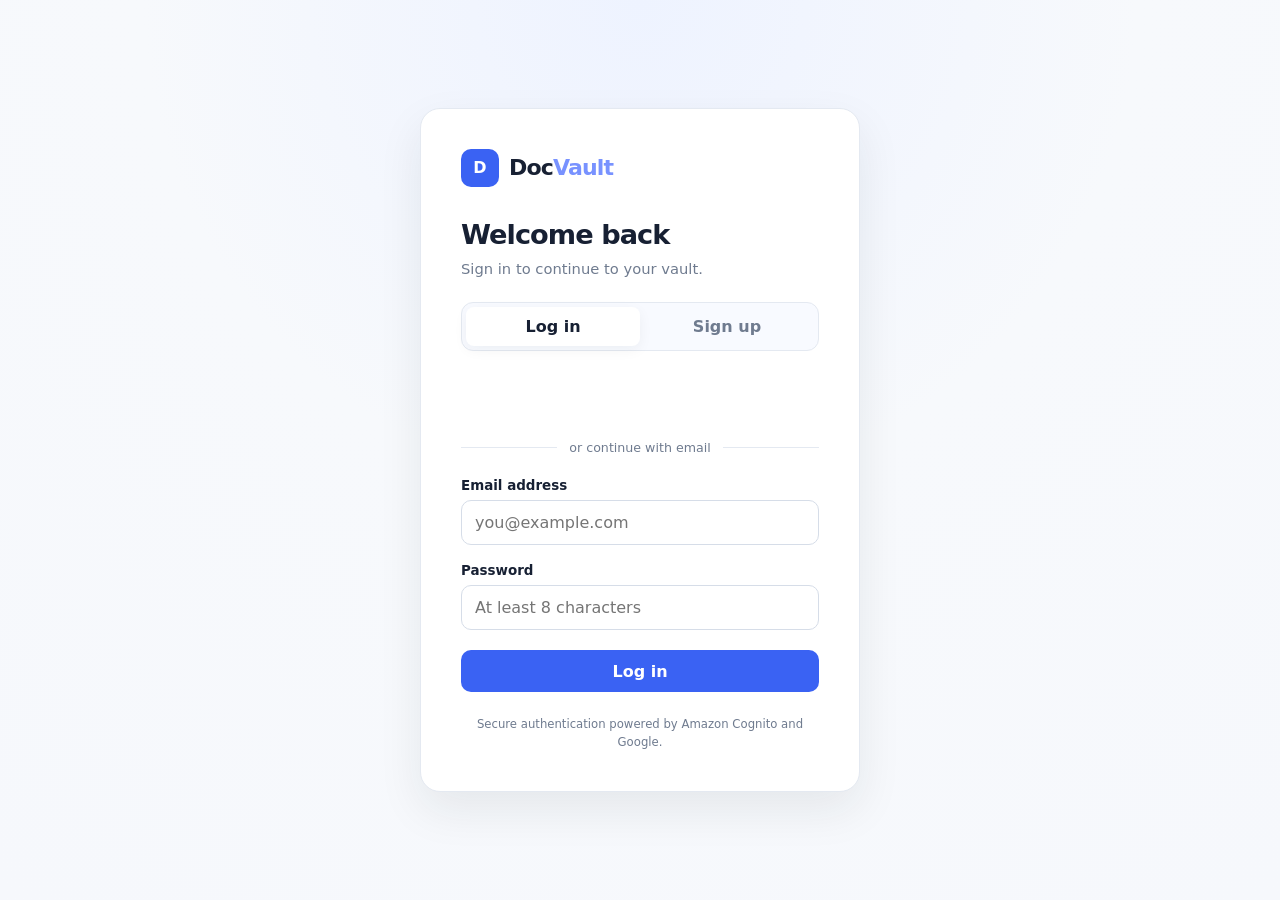
==== commit 9375e1d8: "Modifying the frontend" ====
--- a/login.html
+++ b/login.html
@@ -2,6 +2,7 @@
 <html lang="en">
 
 <head>
+
   <meta charset="UTF-8">
 
   <meta
@@ -15,61 +16,43 @@
     rel="stylesheet"
     href="style.css"
   >
+
 </head>
 
 
 <body class="auth-page">
 
-  <main class="auth-shell">
-
-    <section class="auth-brand-panel">
-
-      <div class="brand-mark">
-        DV
+  <main class="auth-container">
+
+    <section class="auth-card">
+
+      <div class="auth-logo">
+
+        <div class="brand-icon auth-brand-icon">
+          D
+        </div>
+
+        <div class="logo large">
+          Doc<span>Vault</span>
+        </div>
+
       </div>
 
-      <h1>
-        Keep your important documents
-        in one secure place.
-      </h1>
-
-      <p>
-        Upload, organize, open and manage files
-        from your DocVault dashboard.
-      </p>
-
-      <div class="auth-points">
-
-        <span>
-          ☁️ S3 file storage
-        </span>
-
-        <span>
-          🔐 Secure authentication
-        </span>
-
-        <span>
-          ⚡ Serverless AWS backend
-        </span>
+
+      <div class="auth-heading">
+
+        <h1 id="authTitle">
+          Welcome back
+        </h1>
+
+        <p
+          class="muted"
+          id="authSubtitle"
+        >
+          Sign in to continue to your vault.
+        </p>
 
       </div>
-
-    </section>
-
-
-    <section class="auth-card">
-
-      <div class="logo large">
-        Doc<span>Vault</span>
-      </div>
-
-
-      <p
-        class="muted"
-        id="authSubtitle"
-      >
-        Sign in to continue to your vault.
-      </p>
 
 
       <div
@@ -85,7 +68,6 @@
           Log in
         </button>
 
-
         <button
           class="auth-tab"
           type="button"
@@ -97,12 +79,11 @@
       </div>
 
 
-      <!-- Google -->
-
-      <div id="googleSection">
-
+      <div
+        class="google-section"
+        id="googleSection"
+      >
         <div id="googleButton"></div>
-
       </div>
 
 
@@ -116,13 +97,13 @@
       </div>
 
 
-      <!-- Email/password -->
-
       <form id="authForm">
 
-        <label>
-
-          Email
+        <div class="form-group">
+
+          <label for="email">
+            Email address
+          </label>
 
           <input
             type="email"
@@ -132,12 +113,14 @@
             required
           >
 
-        </label>
-
-
-        <label>
-
-          Password
+        </div>
+
+
+        <div class="form-group">
+
+          <label for="password">
+            Password
+          </label>
 
           <input
             type="password"
@@ -147,12 +130,12 @@
             required
           >
 
-        </label>
+        </div>
 
 
         <button
           type="submit"
-          class="btn primary full"
+          class="btn primary full auth-submit"
           id="submitBtn"
         >
           Log in
@@ -161,36 +144,41 @@
       </form>
 
 
-      <!-- Confirmation -->
-
       <form
         id="confirmForm"
-        class="hidden"
+        class="hidden confirmation-form"
       >
 
-        <p class="muted">
-
+        <div class="confirmation-icon">
+          ✉
+        </div>
+
+        <h2>
+          Verify your email
+        </h2>
+
+        <p class="muted confirmation-copy">
           We sent a confirmation code to
-
           <strong id="confirmEmail"></strong>.
-
         </p>
 
 
-        <label>
-
-          Confirmation code
+        <div class="form-group">
+
+          <label for="confirmationCode">
+            Confirmation code
+          </label>
 
           <input
             type="text"
             id="confirmationCode"
             inputmode="numeric"
             autocomplete="one-time-code"
-            placeholder="Enter code"
+            placeholder="Enter verification code"
             required
           >
 
-        </label>
+        </div>
 
 
         <button
@@ -215,20 +203,19 @@
       <div
         id="authMessage"
         class="auth-message"
+        role="status"
+        aria-live="polite"
       ></div>
 
 
       <p class="auth-footnote">
-        Secure authentication powered by
-        Amazon Cognito and Google.
+        Secure authentication powered by Amazon Cognito and Google.
       </p>
 
     </section>
 
   </main>
 
-
-  <!-- Google Identity Services -->
 
   <script
     src="https://accounts.google.com/gsi/client"
@@ -236,83 +223,64 @@
     defer
   ></script>
 
-
-  <!-- DocVault -->
-
   <script src="config.js"></script>
-
   <script src="auth.js"></script>
 
 
   <script>
 
     let mode = 'login';
-
     let pendingEmail = '';
 
-
     const form =
-      document.getElementById(
-        'authForm'
-      );
-
+      document.getElementById('authForm');
 
     const confirmForm =
-      document.getElementById(
-        'confirmForm'
-      );
-
+      document.getElementById('confirmForm');
 
     const emailInput =
-      document.getElementById(
-        'email'
-      );
-
+      document.getElementById('email');
 
     const passwordInput =
-      document.getElementById(
-        'password'
-      );
-
+      document.getElementById('password');
 
     const submitBtn =
-      document.getElementById(
-        'submitBtn'
-      );
-
+      document.getElementById('submitBtn');
 
     const googleSection =
-      document.getElementById(
-        'googleSection'
-      );
-
+      document.getElementById('googleSection');
 
     const authDivider =
-      document.getElementById(
-        'authDivider'
-      );
-
+      document.getElementById('authDivider');
 
     const message =
-      document.getElementById(
-        'authMessage'
-      );
-
-
-    /*
-      Existing Cognito session
-    */
+      document.getElementById('authMessage');
+
+    const authTitle =
+      document.getElementById('authTitle');
+
+    const authSubtitle =
+      document.getElementById('authSubtitle');
+
 
     if (
-      typeof getIdToken === 'function' &&
-      typeof tokenIsValid === 'function' &&
-      tokenIsValid(
-        getIdToken()
-      )
+      typeof getApiToken === 'function' &&
+      typeof tokenIsValid === 'function'
     ) {
 
-      window.location.href =
-        'index.html';
+      const existingToken =
+        getApiToken();
+
+      if (
+        tokenIsValid(
+          existingToken
+        )
+      ) {
+
+        window.location.href =
+          'index.html';
+
+      }
 
     }
 
@@ -331,29 +299,83 @@
     }
 
 
+    function updateModeUI() {
+
+      document
+        .querySelectorAll('.auth-tab')
+        .forEach(tab => {
+
+          tab.classList.toggle(
+            'active',
+            tab.dataset.mode === mode
+          );
+
+        });
+
+
+      if (
+        mode === 'login'
+      ) {
+
+        authTitle.textContent =
+          'Welcome back';
+
+        authSubtitle.textContent =
+          'Sign in to continue to your vault.';
+
+        submitBtn.textContent =
+          'Log in';
+
+        passwordInput.autocomplete =
+          'current-password';
+
+      } else {
+
+        authTitle.textContent =
+          'Create your account';
+
+        authSubtitle.textContent =
+          'Start securely storing your documents with DocVault.';
+
+        submitBtn.textContent =
+          'Create account';
+
+        passwordInput.autocomplete =
+          'new-password';
+
+      }
+
+    }
+
+
     function hideMainAuthentication() {
 
       form.classList.add(
         'hidden'
       );
 
-
       document
-        .getElementById(
-          'authTabs'
-        )
+        .getElementById('authTabs')
         .classList.add(
           'hidden'
         );
-
 
       googleSection
         .classList.add(
           'hidden'
         );
 
-
       authDivider
+        .classList.add(
+          'hidden'
+        );
+
+      authTitle
+        .classList.add(
+          'hidden'
+        );
+
+      authSubtitle
         .classList.add(
           'hidden'
         );
@@ -367,101 +389,54 @@
         'hidden'
       );
 
-
       document
-        .getElementById(
-          'authTabs'
-        )
+        .getElementById('authTabs')
         .classList.remove(
           'hidden'
         );
-
 
       googleSection
         .classList.remove(
           'hidden'
         );
 
-
       authDivider
         .classList.remove(
           'hidden'
         );
 
+      authTitle
+        .classList.remove(
+          'hidden'
+        );
+
+      authSubtitle
+        .classList.remove(
+          'hidden'
+        );
+
     }
 
 
-    /*
-      Login / signup tabs
-    */
-
     document
-      .getElementById(
-        'authTabs'
-      )
+      .getElementById('authTabs')
       .addEventListener(
-
         'click',
-
-        (e) => {
+        e => {
 
           const button =
             e.target.closest(
               '[data-mode]'
             );
 
-
           if (!button) {
             return;
           }
 
-
           mode =
             button.dataset.mode;
 
-
-          document
-            .querySelectorAll(
-              '.auth-tab'
-            )
-            .forEach(
-
-              tab =>
-
-                tab
-                  .classList
-                  .toggle(
-                    'active',
-                    tab === button
-                  )
-
-            );
-
-
-          submitBtn.textContent =
-            mode === 'login'
-              ? 'Log in'
-              : 'Create account';
-
-
-          passwordInput.autocomplete =
-            mode === 'login'
-              ? 'current-password'
-              : 'new-password';
-
-
-          document
-            .getElementById(
-              'authSubtitle'
-            )
-            .textContent =
-
-              mode === 'login'
-
-                ? 'Sign in to continue to your vault.'
-
-                : 'Create your DocVault account.';
-
+          updateModeUI();
 
           showMessage(
             '',
@@ -469,22 +444,14 @@
           );
 
         }
-
       );
 
 
-    /*
-      Email login / signup
-    */
-
     form.addEventListener(
-
       'submit',
-
-      async (e) => {
+      async e => {
 
         e.preventDefault();
-
 
         const email =
           emailInput
@@ -492,23 +459,16 @@
             .trim()
             .toLowerCase();
 
-
         const password =
           passwordInput.value;
 
-
         submitBtn.disabled =
           true;
 
-
         submitBtn.textContent =
-
           mode === 'login'
-
             ? 'Signing in...'
-
             : 'Creating account...';
-
 
         showMessage(
           '',
@@ -527,13 +487,10 @@
               password
             );
 
-
             window.location.href =
               'index.html';
 
-          }
-
-          else {
+          } else {
 
             const result =
               await signUp(
@@ -546,48 +503,20 @@
               result.UserConfirmed
             ) {
 
+              mode =
+                'login';
+
+              updateModeUI();
+
               showMessage(
                 'Account created. You can now log in.',
                 'success'
               );
 
-
-              mode =
-                'login';
-
-
-              submitBtn.textContent =
-                'Log in';
-
-
-              document
-                .querySelectorAll(
-                  '.auth-tab'
-                )
-                .forEach(
-
-                  tab =>
-
-                    tab
-                      .classList
-                      .toggle(
-
-                        'active',
-
-                        tab.dataset.mode ===
-                          'login'
-
-                      )
-
-                );
-
-            }
-
-            else {
+            } else {
 
               pendingEmail =
                 email;
-
 
               document
                 .getElementById(
@@ -596,9 +525,7 @@
                 .textContent =
                   email;
 
-
               hideMainAuthentication();
-
 
               confirmForm
                 .classList
@@ -606,37 +533,27 @@
                   'hidden'
                 );
 
-
               showMessage(
-
-                'Enter the verification code to activate your account.',
-
-                'success'
-
+                '',
+                ''
               );
 
             }
 
           }
 
-        }
-
-        catch (err) {
+        } catch (err) {
 
           if (
-
             String(
               err.message
+            ).includes(
+              'UserNotConfirmedException'
             )
-              .includes(
-                'UserNotConfirmedException'
-              )
-
           ) {
 
             pendingEmail =
               email;
-
 
             document
               .getElementById(
@@ -645,9 +562,7 @@
               .textContent =
                 email;
 
-
             hideMainAuthentication();
-
 
             confirmForm
               .classList
@@ -655,15 +570,7 @@
                 'hidden'
               );
 
-
-            showMessage(
-              'Your account needs confirmation.',
-              'error'
-            );
-
-          }
-
-          else {
+          } else {
 
             showMessage(
               err.message
@@ -671,56 +578,36 @@
 
           }
 
-        }
-
-        finally {
+        } finally {
 
           submitBtn.disabled =
             false;
 
-
           if (
-
             !form
               .classList
               .contains(
                 'hidden'
               )
-
           ) {
 
-            submitBtn.textContent =
-
-              mode === 'login'
-
-                ? 'Log in'
-
-                : 'Create account';
+            updateModeUI();
 
           }
 
         }
 
       }
-
     );
 
 
-    /*
-      Confirmation code
-    */
-
     confirmForm.addEventListener(
-
       'submit',
-
-      async (e) => {
+      async e => {
 
         e.preventDefault();
 
-
         const code =
-
           document
             .getElementById(
               'confirmationCode'
@@ -736,71 +623,25 @@
             code
           );
 
-
           confirmForm
             .classList
             .add(
               'hidden'
             );
 
-
           showMainAuthentication();
-
 
           mode =
             'login';
 
-
-          document
-            .querySelectorAll(
-              '.auth-tab'
-            )
-            .forEach(
-
-              tab =>
-
-                tab
-                  .classList
-                  .toggle(
-
-                    'active',
-
-                    tab.dataset.mode ===
-                      'login'
-
-                  )
-
-            );
-
-
-          submitBtn.textContent =
-            'Log in';
-
-
-          passwordInput.autocomplete =
-            'current-password';
-
-
-          document
-            .getElementById(
-              'authSubtitle'
-            )
-            .textContent =
-
-              'Sign in to continue to your vault.';
-
+          updateModeUI();
 
           showMessage(
-
-            'Account confirmed. Log in with your email and password.',
-
+            'Account confirmed. You can now log in.',
             'success'
-
           );
 
-        }
-
-        catch (err) {
+        } catch (err) {
 
           showMessage(
             err.message
@@ -809,22 +650,15 @@
         }
 
       }
-
     );
 
-
-    /*
-      Back to login
-    */
 
     document
       .getElementById(
         'backToLogin'
       )
       .addEventListener(
-
         'click',
-
         () => {
 
           confirmForm
@@ -833,52 +667,12 @@
               'hidden'
             );
 
-
           showMainAuthentication();
-
 
           mode =
             'login';
 
-
-          document
-            .querySelectorAll(
-              '.auth-tab'
-            )
-            .forEach(
-
-              tab =>
-
-                tab
-                  .classList
-                  .toggle(
-
-                    'active',
-
-                    tab.dataset.mode ===
-                      'login'
-
-                  )
-
-            );
-
-
-          submitBtn.textContent =
-            'Log in';
-
-
-          passwordInput.autocomplete =
-            'current-password';
-
-
-          document
-            .getElementById(
-              'authSubtitle'
-            )
-            .textContent =
-
-              'Sign in to continue to your vault.';
-
+          updateModeUI();
 
           showMessage(
             '',
@@ -886,11 +680,9 @@
           );
 
         }
-
       );
 
   </script>
 
 </body>
-
 </html>
--- a/style.css
+++ b/style.css
@@ -1,719 +1,1684 @@
-:root{
-  --bg:#f5f7fb;
-  --surface:#fff;
-  --surface2:#f9fafc;
-  --ink:#18202b;
-  --muted:#6f7b8b;
-  --line:#e3e8ef;
-  --brand:#3a62f3;
-  --brand-dark:#294bd3;
-  --danger:#b93b4b;
-  --sidebar:#121a27;
-  --shadow:0 14px 35px rgba(24,32,43,.08);
-}
-
-*{
-  box-sizing:border-box;
-}
-
-html,
-body{
-  margin:0;
-  min-height:100%;
-  font-family:Inter,ui-sans-serif,system-ui,-apple-system,"Segoe UI",sans-serif;
-  color:var(--ink);
-  background:var(--bg);
-}
+:root {
+  --bg: #f6f8fc;
+  --surface: #ffffff;
+  --surface-soft: #f8faff;
+  --surface-hover: #f4f6fa;
+
+  --ink: #172033;
+  --muted: #6f7b8f;
+  --muted-light: #9aa5b5;
+
+  --line: #e4e9f1;
+  --line-strong: #d6dde8;
+
+  --brand: #3a62f3;
+  --brand-dark: #294bd3;
+  --brand-soft: #edf2ff;
+
+  --danger: #c43d4e;
+  --danger-dark: #a52f40;
+  --danger-soft: #fff0f2;
+
+  --success: #18794e;
+  --success-soft: #eaf8f1;
+
+  --sidebar: #111827;
+  --sidebar-hover: #1f2937;
+
+  --shadow-sm:
+    0 4px 14px rgba(24, 32, 43, 0.05);
+
+  --shadow:
+    0 18px 45px rgba(24, 32, 43, 0.08);
+
+  --radius-sm: 10px;
+  --radius: 14px;
+  --radius-lg: 20px;
+}
+
+
+* {
+  box-sizing: border-box;
+}
+
+
+html {
+  min-height: 100%;
+}
+
+
+body {
+  margin: 0;
+  min-height: 100vh;
+
+  font-family:
+    Inter,
+    ui-sans-serif,
+    system-ui,
+    -apple-system,
+    BlinkMacSystemFont,
+    "Segoe UI",
+    sans-serif;
+
+  color: var(--ink);
+  background: var(--bg);
+
+  -webkit-font-smoothing: antialiased;
+}
+
 
 button,
 input,
-textarea{
-  font:inherit;
-}
-
-.hidden{
-  display:none!important;
-}
-
-.muted{
-  color:var(--muted);
-  margin:.25rem 0;
-}
-
-.logo{
-  font-weight:800;
-  letter-spacing:-.04em;
-}
-
-.logo.large{
-  font-size:1.45rem;
-}
-
-.logo span{
-  color:#7892ff;
-}
-
-
-/* =========================
-   Buttons
-========================= */
-
-.btn{
-  border:0;
-  border-radius:10px;
-  padding:10px 16px;
-  font-weight:700;
-  cursor:pointer;
-  transition:.15s;
-}
-
-.btn:disabled{
-  opacity:.55;
-  cursor:not-allowed;
-}
-
-.btn.primary{
-  background:var(--brand);
-  color:#fff;
-}
-
-.btn.primary:hover{
-  background:var(--brand-dark);
-}
-
-.btn.ghost{
-  background:#fff;
-  color:var(--ink);
-  border:1px solid var(--line);
-}
-
-.btn.ghost:hover{
-  background:var(--surface2);
-}
-
-.btn.full{
-  width:100%;
-}
-
-.btn.compact{
-  padding:8px 11px;
-  font-size:.82rem;
-}
-
-.btn.danger{
-  color:var(--danger);
-}
-
-
-/* =========================
-   Authentication
-========================= */
-
-.auth-page{
-  background:#eef2f8;
-  display:grid;
-  place-items:center;
-  padding:32px;
-}
-
-.auth-shell{
-  width:min(980px,100%);
-  display:grid;
-  grid-template-columns:1.1fr .9fr;
-  min-height:610px;
-  background:var(--surface);
-  border:1px solid var(--line);
-  border-radius:24px;
-  overflow:hidden;
-  box-shadow:var(--shadow);
-}
-
-.auth-brand-panel{
-  padding:64px;
-  background:linear-gradient(145deg,#141e31,#24395f);
-  color:#fff;
-  display:flex;
-  flex-direction:column;
-  justify-content:center;
-}
-
-.brand-mark{
-  width:52px;
-  height:52px;
-  border-radius:14px;
-  background:#fff;
-  color:#24395f;
-  display:grid;
-  place-items:center;
-  font-weight:900;
-  margin-bottom:32px;
-}
-
-.auth-brand-panel h1{
-  font-size:2.4rem;
-  line-height:1.08;
-  max-width:560px;
-  margin:0 0 18px;
-}
-
-.auth-brand-panel p{
-  color:#c7d0df;
-  line-height:1.7;
-  max-width:520px;
-}
-
-.auth-points{
-  display:grid;
-  gap:13px;
-  margin-top:34px;
-  color:#e8edf5;
-}
-
-.auth-card{
-  padding:58px 48px;
-  align-self:center;
-}
-
-.auth-tabs{
-  display:flex;
-  background:var(--surface2);
-  border-radius:11px;
-  padding:4px;
-  margin:28px 0 22px;
-}
-
-.auth-tab{
-  width:50%;
-  border:0;
-  background:transparent;
-  border-radius:8px;
-  padding:10px;
-  font-weight:700;
-  color:var(--muted);
-  cursor:pointer;
-}
-
-.auth-tab.active{
-  background:#fff;
-  color:var(--ink);
-  box-shadow:0 2px 10px rgba(0,0,0,.06);
-}
-
-.auth-card label,
-.modal label{
-  display:block;
-  font-weight:700;
-  font-size:.86rem;
-  margin:15px 0;
-}
-
-.auth-card input,
-.modal input,
-.modal textarea,
-.search-input{
-  width:100%;
-  border:1px solid var(--line);
-  background:#fff;
-  border-radius:10px;
-  padding:12px 13px;
-  margin-top:7px;
-  color:var(--ink);
-  outline:none;
-}
-
-.auth-card input:focus,
-.modal input:focus,
-.modal textarea:focus,
-.search-input:focus{
-  border-color:var(--brand);
-  box-shadow:0 0 0 3px rgba(58,98,243,.1);
-}
-
-.auth-message{
-  min-height:22px;
-  margin-top:15px;
-  font-size:.88rem;
-  color:var(--danger);
-}
-
-.auth-message.success{
-  color:#18794e;
-}
-
-.auth-footnote{
-  text-align:center;
-  color:var(--muted);
-  font-size:.78rem;
-  margin-top:24px;
-}
-
-.text-button{
-  display:block;
-  margin:15px auto 0;
-  border:0;
-  background:none;
-  color:var(--brand);
-  cursor:pointer;
-}
-
-
-/* =========================
-   Dashboard
-========================= */
-
-.app-shell{
-  min-height:100vh;
-  display:grid;
-  grid-template-columns:245px 1fr;
-}
-
-.sidebar{
-  background:var(--sidebar);
-  color:#fff;
-  padding:26px 18px;
-  display:flex;
-  flex-direction:column;
-  position:sticky;
-  top:0;
-  height:100vh;
-}
-
-.sidebar .logo{
-  padding:5px 10px 30px;
-}
-
-.side-nav{
-  display:grid;
-  gap:7px;
-}
-
-.nav-item{
-  border:0;
-  background:transparent;
-  color:#aab5c5;
-  padding:11px 13px;
-  border-radius:9px;
-  text-align:left;
-  font-weight:700;
-  cursor:pointer;
-}
+textarea,
+select {
+  font: inherit;
+}
+
+
+button,
+select {
+  cursor: pointer;
+}
+
+
+button:focus-visible,
+input:focus-visible,
+textarea:focus-visible,
+select:focus-visible {
+  outline: 3px solid rgba(58, 98, 243, 0.18);
+  outline-offset: 2px;
+}
+
+
+.hidden {
+  display: none !important;
+}
+
+
+.muted {
+  color: var(--muted);
+}
+
+
+.logo {
+  font-weight: 800;
+  letter-spacing: -0.04em;
+}
+
+
+.logo.large {
+  font-size: 1.38rem;
+}
+
+
+.logo span {
+  color: #7892ff;
+}
+
+
+.brand-icon {
+  width: 36px;
+  height: 36px;
+
+  display: grid;
+  place-items: center;
+
+  border-radius: 10px;
+
+  background: var(--brand);
+  color: #fff;
+
+  font-weight: 900;
+}
+
+
+.eyebrow {
+  margin: 0 0 7px;
+
+  color: var(--brand);
+
+  font-size: 0.72rem;
+  font-weight: 800;
+
+  letter-spacing: 0.08em;
+}
+
+
+/* Buttons */
+
+.btn {
+  min-height: 42px;
+
+  border: 0;
+  border-radius: var(--radius-sm);
+
+  padding: 10px 16px;
+
+  font-weight: 700;
+
+  transition:
+    background 0.15s,
+    border-color 0.15s,
+    transform 0.15s,
+    box-shadow 0.15s;
+}
+
+
+.btn:disabled {
+  opacity: 0.6;
+  cursor: not-allowed;
+}
+
+
+.btn.primary {
+  background: var(--brand);
+  color: #fff;
+}
+
+
+.btn.primary:hover:not(:disabled) {
+  background: var(--brand-dark);
+}
+
+
+.btn.secondary {
+  background: #fff;
+  color: var(--ink);
+
+  border: 1px solid var(--line-strong);
+}
+
+
+.btn.secondary:hover {
+  background: var(--surface-hover);
+}
+
+
+.btn.full {
+  width: 100%;
+}
+
+
+.btn.compact {
+  min-height: 36px;
+
+  padding: 7px 11px;
+
+  font-size: 0.82rem;
+}
+
+
+.btn.danger {
+  color: var(--danger);
+}
+
+
+.btn.danger:hover {
+  background: var(--danger-soft);
+}
+
+
+.btn.danger-solid {
+  background: var(--danger);
+  color: #fff;
+}
+
+
+.btn.danger-solid:hover {
+  background: var(--danger-dark);
+}
+
+
+/* Authentication */
+
+.auth-page {
+  display: grid;
+  place-items: center;
+
+  padding: 32px 18px;
+
+  background:
+    radial-gradient(
+      circle at top,
+      #eef3ff 0,
+      #f7f9fc 45%,
+      #f6f8fc 100%
+    );
+}
+
+
+.auth-container {
+  width: 100%;
+  max-width: 440px;
+}
+
+
+.auth-card {
+  width: 100%;
+
+  padding: 40px;
+
+  background: var(--surface);
+
+  border: 1px solid var(--line);
+  border-radius: var(--radius-lg);
+
+  box-shadow: var(--shadow);
+}
+
+
+.auth-logo {
+  display: flex;
+  align-items: center;
+
+  gap: 10px;
+
+  margin-bottom: 32px;
+}
+
+
+.auth-brand-icon {
+  width: 38px;
+  height: 38px;
+}
+
+
+.auth-heading {
+  margin-bottom: 22px;
+}
+
+
+.auth-heading h1 {
+  margin: 0 0 8px;
+
+  font-size: 1.7rem;
+  letter-spacing: -0.035em;
+}
+
+
+.auth-heading p {
+  margin: 0;
+
+  font-size: 0.92rem;
+  line-height: 1.55;
+}
+
+
+.auth-tabs {
+  display: flex;
+
+  padding: 4px;
+  margin-bottom: 22px;
+
+  background: var(--surface-soft);
+
+  border: 1px solid var(--line);
+  border-radius: 12px;
+}
+
+
+.auth-tab {
+  width: 50%;
+
+  border: 0;
+  border-radius: 8px;
+
+  padding: 10px;
+
+  background: transparent;
+
+  color: var(--muted);
+
+  font-weight: 700;
+}
+
+
+.auth-tab.active {
+  background: #fff;
+  color: var(--ink);
+
+  box-shadow: var(--shadow-sm);
+}
+
+
+.google-section {
+  min-height: 44px;
+
+  display: flex;
+  justify-content: center;
+}
+
+
+#googleButton {
+  width: 100%;
+
+  display: flex;
+  justify-content: center;
+}
+
+
+.auth-divider {
+  position: relative;
+
+  display: flex;
+  align-items: center;
+
+  margin: 23px 0;
+
+  color: var(--muted);
+
+  font-size: 0.79rem;
+}
+
+
+.auth-divider::before,
+.auth-divider::after {
+  content: "";
+
+  height: 1px;
+
+  flex: 1;
+
+  background: var(--line);
+}
+
+
+.auth-divider span {
+  padding: 0 12px;
+}
+
+
+.form-group {
+  margin-bottom: 18px;
+}
+
+
+.form-group label {
+  display: block;
+
+  margin-bottom: 7px;
+
+  color: var(--ink);
+
+  font-size: 0.84rem;
+  font-weight: 700;
+}
+
+
+.optional {
+  margin-left: 4px;
+
+  color: var(--muted);
+
+  font-weight: 500;
+}
+
+
+.form-group input,
+.form-group textarea,
+.search-input,
+.sort-select {
+  width: 100%;
+
+  border: 1px solid var(--line-strong);
+  border-radius: var(--radius-sm);
+
+  background: #fff;
+
+  color: var(--ink);
+
+  outline: none;
+
+  transition:
+    border-color 0.15s,
+    box-shadow 0.15s;
+}
+
+
+.form-group input {
+  height: 45px;
+
+  padding: 0 13px;
+}
+
+
+.form-group textarea {
+  padding: 12px 13px;
+
+  resize: vertical;
+}
+
+
+.form-group input:focus,
+.form-group textarea:focus,
+.search-input:focus,
+.sort-select:focus {
+  border-color: var(--brand);
+
+  box-shadow:
+    0 0 0 3px rgba(58, 98, 243, 0.1);
+}
+
+
+.field-help {
+  display: block;
+
+  margin-top: 7px;
+
+  color: var(--muted);
+
+  font-size: 0.76rem;
+}
+
+
+.auth-submit {
+  margin-top: 2px;
+}
+
+
+.auth-message {
+  min-height: 20px;
+
+  margin-top: 16px;
+
+  color: var(--danger);
+
+  font-size: 0.84rem;
+  line-height: 1.45;
+}
+
+
+.auth-message.success {
+  color: var(--success);
+}
+
+
+.auth-message:empty {
+  min-height: 0;
+  margin-top: 0;
+}
+
+
+.auth-footnote {
+  margin: 24px 0 0;
+
+  color: var(--muted);
+
+  text-align: center;
+
+  font-size: 0.73rem;
+  line-height: 1.5;
+}
+
+
+.text-button {
+  display: block;
+
+  margin: 16px auto 0;
+
+  border: 0;
+
+  background: transparent;
+
+  color: var(--brand);
+
+  font-size: 0.86rem;
+  font-weight: 700;
+}
+
+
+.confirmation-form {
+  text-align: center;
+}
+
+
+.confirmation-form .form-group {
+  text-align: left;
+}
+
+
+.confirmation-icon {
+  width: 54px;
+  height: 54px;
+
+  display: grid;
+  place-items: center;
+
+  margin: 8px auto 18px;
+
+  border-radius: 50%;
+
+  background: var(--brand-soft);
+  color: var(--brand);
+
+  font-size: 1.35rem;
+}
+
+
+.confirmation-form h2 {
+  margin: 0 0 8px;
+
+  font-size: 1.35rem;
+}
+
+
+.confirmation-copy {
+  margin: 0 0 22px;
+
+  font-size: 0.86rem;
+  line-height: 1.55;
+}
+
+
+.confirmation-copy strong {
+  color: var(--ink);
+}
+
+
+/* Application */
+
+.app-shell {
+  min-height: 100vh;
+
+  display: grid;
+
+  grid-template-columns:
+    240px
+    minmax(0, 1fr);
+}
+
+
+.sidebar {
+  position: sticky;
+  top: 0;
+
+  height: 100vh;
+
+  display: flex;
+  flex-direction: column;
+
+  padding: 24px 17px;
+
+  background: var(--sidebar);
+  color: #fff;
+}
+
+
+.sidebar-brand {
+  display: flex;
+  align-items: center;
+
+  gap: 10px;
+
+  padding: 3px 8px 30px;
+}
+
+
+.side-nav {
+  display: grid;
+
+  gap: 7px;
+}
+
+
+.nav-item {
+  width: 100%;
+
+  display: flex;
+  align-items: center;
+
+  gap: 11px;
+
+  border: 0;
+  border-radius: 10px;
+
+  padding: 11px 12px;
+
+  background: transparent;
+
+  color: #9da9ba;
+
+  text-align: left;
+
+  font-weight: 700;
+}
+
 
 .nav-item:hover,
-.nav-item.active{
-  background:#202b3d;
-  color:#fff;
-}
-
-.sidebar-bottom{
-  margin-top:auto;
-}
-
-.user-mini{
-  display:flex;
-  gap:10px;
-  align-items:center;
-  border-top:1px solid #293548;
-  padding:18px 3px;
-}
-
-.user-mini strong{
-  display:block;
-  font-size:.79rem;
-  max-width:145px;
-  overflow:hidden;
-  text-overflow:ellipsis;
-}
-
-.user-mini span{
-  color:#8c9aae;
-  font-size:.72rem;
-}
-
-.avatar{
-  width:35px;
-  height:35px;
-  border-radius:50%;
-  display:grid;
-  place-items:center;
-  background:#324263;
-  font-weight:800;
-}
-
-.sidebar .btn.ghost{
-  background:transparent;
-  color:#dfe6f1;
-  border-color:#344258;
-}
-
-.dashboard{
-  padding:36px 42px 60px;
-  min-width:0;
-}
-
-.topbar{
-  display:flex;
-  align-items:center;
-  justify-content:space-between;
-  gap:20px;
-  margin-bottom:28px;
-}
-
-.topbar h1{
-  margin:0;
-  font-size:1.75rem;
-}
-
-.stats-grid{
-  display:grid;
-  grid-template-columns:repeat(3,1fr);
-  gap:14px;
-  margin-bottom:20px;
-}
-
-.stat-card{
-  background:#fff;
-  border:1px solid var(--line);
-  border-radius:14px;
-  padding:18px 20px;
-}
-
-.stat-card span{
-  display:block;
-  color:var(--muted);
-  font-size:.78rem;
-  margin-bottom:7px;
-}
-
-.stat-card strong{
-  font-size:1.2rem;
-}
-
-.documents-panel{
-  background:#fff;
-  border:1px solid var(--line);
-  border-radius:16px;
-  padding:22px;
-  box-shadow:0 5px 22px rgba(24,32,43,.035);
-}
-
-.panel-toolbar{
-  display:flex;
-  align-items:center;
-  justify-content:space-between;
-  gap:20px;
-}
-
-.panel-toolbar h2{
-  margin:0;
-  font-size:1.15rem;
-}
-
-.search-input{
-  max-width:280px;
-  margin:0;
-  background:var(--surface2);
-}
-
-.upload-zone{
-  border:1.5px dashed #cbd4e2;
-  background:#fafbfe;
-  border-radius:13px;
-  padding:20px;
-  text-align:center;
-  margin:20px 0;
-  cursor:pointer;
-  transition:.15s;
-}
-
-.upload-zone strong,
-.upload-zone span{
-  display:block;
-}
-
-.upload-zone span{
-  color:var(--muted);
-  font-size:.82rem;
-  margin-top:4px;
-}
-
-.upload-zone:hover,
-.upload-zone.drag{
-  border-color:var(--brand);
-  background:#f4f7ff;
-}
-
-.doc-list{
-  display:grid;
-  gap:10px;
-}
-
-.doc-row{
-  border:1px solid var(--line);
-  border-radius:12px;
-  padding:14px;
-  display:flex;
-  align-items:center;
-  gap:14px;
-}
-
-.file-badge{
-  width:48px;
-  height:48px;
-  flex:0 0 48px;
-  border-radius:10px;
-  background:#eef2ff;
-  color:#4260cf;
-  display:grid;
-  place-items:center;
-  font-size:.69rem;
-  font-weight:900;
-}
-
-.doc-info{
-  min-width:0;
-  flex:1;
-}
-
-.doc-name{
-  font-weight:800;
-  margin-bottom:3px;
-  overflow:hidden;
-  text-overflow:ellipsis;
-}
-
-.doc-meta{
-  color:var(--muted);
-  font-size:.81rem;
-  overflow:hidden;
-  text-overflow:ellipsis;
-  white-space:nowrap;
-}
-
-.doc-meta.small{
-  font-size:.73rem;
-  margin-top:4px;
-}
-
-.doc-actions{
-  display:flex;
-  gap:7px;
-}
-
-.empty{
-  min-height:220px;
-  align-items:center;
-  justify-content:center;
-  flex-direction:column;
-  color:var(--muted);
-  text-align:center;
-  gap:6px;
-}
-
-.empty-icon{
-  font-size:2rem;
-}
-
-.empty strong{
-  color:var(--ink);
-}
-
-.error-card{
-  padding:15px;
-  background:#fff2f3;
-  color:var(--danger);
-  border-radius:10px;
-}
-
-
-/* =========================
-   Modal
-========================= */
-
-.modal-overlay{
-  display:none;
-  position:fixed;
-  inset:0;
-  background:rgba(10,17,29,.58);
-
-  align-items:center;
-  justify-content:center;
-
-  padding:20px;
-  z-index:20;
-
-  /* Allows scrolling on small screens */
-  overflow-y:auto;
-}
-
-.modal-overlay.open{
-  display:flex;
-}
-
-.modal{
-  background:#fff;
-  width:min(470px,100%);
-  border-radius:16px;
-
-  /* Prevents the modal going below the screen */
-  max-height:90vh;
-  overflow-y:auto;
-
-  padding:24px;
-  box-shadow:0 25px 70px rgba(0,0,0,.25);
-}
-
-.modal-heading{
-  display:flex;
-  justify-content:space-between;
-  align-items:flex-start;
-  gap:20px;
-}
-
-.modal-heading h2{
-  margin:0;
-}
-
-.icon-button{
-  border:0;
-  background:var(--surface2);
-  width:34px;
-  height:34px;
-  flex:0 0 34px;
-  border-radius:9px;
-  font-size:1.25rem;
-  cursor:pointer;
-}
-
-.icon-button:hover{
-  background:#eef1f6;
-}
-
-.modal textarea{
-  resize:vertical;
-}
-
-.modal input:disabled{
-  background:#f0f2f6;
-  color:var(--muted);
-}
-
-.modal-error{
-  min-height:20px;
-  color:var(--danger);
-  font-size:.83rem;
-}
-
-/* Keeps Cancel + Save accessible while scrolling */
-.modal-actions{
-  position:sticky;
-  bottom:-24px;
-
-  display:flex;
-  justify-content:flex-end;
-  gap:9px;
-
-  margin-top:8px;
-  padding:16px 0 6px;
-
-  background:#fff;
-  z-index:2;
-}
-
-
-/* =========================
-   Responsive
-========================= */
-
-@media(max-width:800px){
-
-  .auth-shell{
-    grid-template-columns:1fr;
-  }
-
-  .auth-brand-panel{
-    display:none;
-  }
-
-  .auth-card{
-    padding:40px 28px;
-  }
-
-  .app-shell{
-    grid-template-columns:1fr;
-  }
-
-  .sidebar{
-    position:static;
-    height:auto;
-    flex-direction:row;
-    align-items:center;
-    padding:14px 18px;
-  }
-
-  .sidebar .logo{
-    padding:0;
-  }
+.nav-item.active {
+  background: var(--sidebar-hover);
+  color: #fff;
+}
+
+
+.nav-icon {
+  width: 20px;
+
+  text-align: center;
+}
+
+
+.sidebar-bottom {
+  margin-top: auto;
+}
+
+
+.user-mini {
+  display: flex;
+  align-items: center;
+
+  gap: 10px;
+
+  padding: 18px 5px;
+
+  border-top: 1px solid #293242;
+}
+
+
+.user-mini-info {
+  min-width: 0;
+}
+
+
+.user-mini strong {
+  display: block;
+
+  max-width: 145px;
+
+  overflow: hidden;
+
+  color: #f4f7fb;
+
+  font-size: 0.78rem;
+
+  text-overflow: ellipsis;
+  white-space: nowrap;
+}
+
+
+.user-mini span {
+  color: #8996a9;
+
+  font-size: 0.7rem;
+}
+
+
+.avatar {
+  width: 36px;
+  height: 36px;
+
+  flex: 0 0 36px;
+
+  display: grid;
+  place-items: center;
+
+  border-radius: 50%;
+
+  background: #2f4166;
+
+  color: #fff;
+
+  font-weight: 800;
+}
+
+
+.sidebar-logout {
+  background: transparent;
+
+  color: #d9e0e9;
+
+  border: 1px solid #344052;
+}
+
+
+.sidebar-logout:hover {
+  background: #1d2736;
+}
+
+
+.dashboard {
+  width: 100%;
+
+  padding: 38px 42px 60px;
+
+  min-width: 0;
+}
+
+
+.topbar {
+  display: flex;
+  align-items: center;
+  justify-content: space-between;
+
+  gap: 24px;
+
+  margin-bottom: 27px;
+}
+
+
+.topbar h1 {
+  margin: 0 0 5px;
+
+  font-size: 1.8rem;
+  letter-spacing: -0.035em;
+}
+
+
+.topbar .muted {
+  margin: 0;
+
+  font-size: 0.9rem;
+}
+
+
+.upload-main-btn {
+  flex-shrink: 0;
+
+  display: flex;
+  align-items: center;
+
+  gap: 7px;
+}
+
+
+.stats-grid {
+  display: grid;
+
+  grid-template-columns:
+    repeat(3, minmax(0, 1fr));
+
+  gap: 14px;
+
+  margin-bottom: 20px;
+}
+
+
+.stat-card {
+  min-height: 96px;
+
+  display: flex;
+  align-items: center;
+
+  gap: 15px;
+
+  padding: 18px 20px;
+
+  background: #fff;
+
+  border: 1px solid var(--line);
+  border-radius: var(--radius);
+
+  box-shadow: var(--shadow-sm);
+}
+
+
+.stat-icon {
+  width: 42px;
+  height: 42px;
+
+  flex: 0 0 42px;
+
+  display: grid;
+  place-items: center;
+
+  border-radius: 11px;
+
+  background: var(--brand-soft);
+  color: var(--brand);
+
+  font-weight: 800;
+}
+
+
+.stat-card span {
+  display: block;
+
+  margin-bottom: 5px;
+
+  color: var(--muted);
+
+  font-size: 0.75rem;
+}
+
+
+.stat-card strong {
+  font-size: 1.12rem;
+}
+
+
+.documents-panel {
+  padding: 22px;
+
+  background: #fff;
+
+  border: 1px solid var(--line);
+  border-radius: 16px;
+
+  box-shadow: var(--shadow-sm);
+}
+
+
+.panel-toolbar {
+  display: flex;
+  align-items: center;
+  justify-content: space-between;
+
+  gap: 20px;
+
+  margin-bottom: 20px;
+}
+
+
+.panel-toolbar h2 {
+  margin: 0 0 4px;
+
+  font-size: 1.12rem;
+}
+
+
+.document-count {
+  font-size: 0.78rem;
+}
+
+
+.document-tools {
+  display: flex;
+  align-items: center;
+
+  gap: 10px;
+}
+
+
+.search-wrapper {
+  position: relative;
+
+  min-width: 250px;
+}
+
+
+.search-icon {
+  position: absolute;
+
+  left: 12px;
+  top: 50%;
+
+  transform: translateY(-50%);
+
+  color: var(--muted);
+}
+
+
+.search-input {
+  height: 40px;
+
+  padding: 0 12px 0 34px;
+
+  background: var(--surface-soft);
+}
+
+
+.sort-select {
+  width: auto;
+  min-width: 150px;
+  height: 40px;
+
+  padding: 0 32px 0 11px;
+
+  background: #fff;
+}
+
+
+.drop-zone {
+  min-height: 82px;
+
+  display: flex;
+  align-items: center;
+  justify-content: center;
+
+  gap: 13px;
+
+  margin-bottom: 20px;
+
+  padding: 16px;
+
+  border: 1.5px dashed #cad3e2;
+  border-radius: 13px;
+
+  background: #fafbfe;
+
+  transition:
+    border-color 0.15s,
+    background 0.15s;
+}
+
+
+.drop-zone.drag {
+  border-color: var(--brand);
+
+  background: var(--brand-soft);
+}
+
+
+.drop-zone-icon {
+  width: 38px;
+  height: 38px;
+
+  display: grid;
+  place-items: center;
+
+  border-radius: 10px;
+
+  background: var(--brand-soft);
+  color: var(--brand);
+
+  font-size: 1.1rem;
+  font-weight: 900;
+}
+
+
+.drop-zone strong,
+.drop-zone span {
+  display: block;
+}
+
+
+.drop-zone strong {
+  margin-bottom: 3px;
+
+  font-size: 0.87rem;
+}
+
+
+.drop-zone span {
+  color: var(--muted);
+
+  font-size: 0.76rem;
+}
+
+
+.loading-state {
+  min-height: 180px;
+
+  display: flex;
+  align-items: center;
+  justify-content: center;
+
+  flex-direction: column;
+
+  gap: 10px;
+
+  color: var(--muted);
+
+  font-size: 0.84rem;
+}
+
+
+.spinner {
+  width: 28px;
+  height: 28px;
+
+  border: 3px solid #e8ebf1;
+  border-top-color: var(--brand);
+  border-radius: 50%;
+
+  animation: spin 0.75s linear infinite;
+}
+
+
+@keyframes spin {
+  to {
+    transform: rotate(360deg);
+  }
+}
+
+
+.doc-list {
+  display: grid;
+
+  gap: 9px;
+}
+
+
+.doc-row {
+  display: flex;
+  align-items: center;
+
+  gap: 14px;
+
+  padding: 14px;
+
+  border: 1px solid var(--line);
+  border-radius: 12px;
+
+  background: #fff;
+
+  transition:
+    border-color 0.15s,
+    box-shadow 0.15s;
+}
+
+
+.doc-row:hover {
+  border-color: #d7deea;
+
+  box-shadow: var(--shadow-sm);
+}
+
+
+.file-badge {
+  width: 46px;
+  height: 46px;
+
+  flex: 0 0 46px;
+
+  display: grid;
+  place-items: center;
+
+  border-radius: 10px;
+
+  background: var(--brand-soft);
+  color: #4260cf;
+
+  font-size: 0.68rem;
+  font-weight: 900;
+}
+
+
+.doc-info {
+  min-width: 0;
+
+  flex: 1;
+}
+
+
+.doc-name {
+  margin-bottom: 4px;
+
+  overflow: hidden;
+
+  font-size: 0.91rem;
+  font-weight: 800;
+
+  text-overflow: ellipsis;
+  white-space: nowrap;
+}
+
+
+.doc-meta {
+  overflow: hidden;
+
+  color: var(--muted);
+
+  font-size: 0.78rem;
+
+  text-overflow: ellipsis;
+  white-space: nowrap;
+}
+
+
+.doc-meta.small {
+  margin-top: 4px;
+
+  color: var(--muted-light);
+
+  font-size: 0.69rem;
+}
+
+
+.doc-actions {
+  display: flex;
+
+  gap: 6px;
+}
+
+
+.empty {
+  min-height: 260px;
+
+  align-items: center;
+  justify-content: center;
+
+  flex-direction: column;
+
+  gap: 8px;
+
+  text-align: center;
+}
+
+
+.empty-icon {
+  width: 54px;
+  height: 54px;
+
+  display: grid;
+  place-items: center;
+
+  margin-bottom: 4px;
+
+  border-radius: 50%;
+
+  background: var(--brand-soft);
+  color: var(--brand);
+
+  font-size: 1.3rem;
+}
+
+
+.empty strong {
+  font-size: 1rem;
+}
+
+
+.empty > span {
+  margin-bottom: 8px;
+
+  color: var(--muted);
+
+  font-size: 0.83rem;
+}
+
+
+.error-card {
+  padding: 15px;
+
+  border-radius: 10px;
+
+  background: var(--danger-soft);
+  color: var(--danger);
+
+  font-size: 0.84rem;
+}
+
+
+/* Modals */
+
+.modal-overlay {
+  position: fixed;
+
+  inset: 0;
+
+  z-index: 50;
+
+  display: none;
+  align-items: center;
+  justify-content: center;
+
+  overflow-y: auto;
+
+  padding: 20px;
+
+  background: rgba(12, 19, 32, 0.58);
+
+  backdrop-filter: blur(3px);
+}
+
+
+.modal-overlay.open {
+  display: flex;
+}
+
+
+.modal {
+  width: min(480px, 100%);
+  max-height: 92vh;
+
+  overflow-y: auto;
+
+  padding: 25px;
+
+  background: #fff;
+
+  border-radius: 18px;
+
+  box-shadow:
+    0 28px 80px rgba(0, 0, 0, 0.25);
+}
+
+
+.modal-small {
+  width: min(430px, 100%);
+}
+
+
+.modal-heading {
+  display: flex;
+  justify-content: space-between;
+
+  gap: 18px;
+
+  margin-bottom: 22px;
+}
+
+
+.modal-heading h2 {
+  margin: 0 0 5px;
+
+  font-size: 1.3rem;
+}
+
+
+.modal-heading .muted {
+  margin: 0;
+
+  font-size: 0.82rem;
+  line-height: 1.5;
+}
+
+
+.icon-button {
+  width: 35px;
+  height: 35px;
+
+  flex: 0 0 35px;
+
+  display: grid;
+  place-items: center;
+
+  border: 0;
+  border-radius: 9px;
+
+  background: var(--surface-soft);
+
+  color: var(--muted);
+
+  font-size: 1.25rem;
+}
+
+
+.icon-button:hover {
+  background: #eef1f6;
+  color: var(--ink);
+}
+
+
+.modal-error {
+  min-height: 19px;
+
+  margin-top: -5px;
+
+  color: var(--danger);
+
+  font-size: 0.8rem;
+}
+
+
+.modal-actions {
+  display: flex;
+  justify-content: flex-end;
+
+  gap: 9px;
+
+  margin-top: 18px;
+}
+
+
+.share-link-box {
+  display: flex;
+
+  gap: 8px;
+}
+
+
+.share-link-box input {
+  min-width: 0;
+  height: 42px;
+
+  flex: 1;
+
+  padding: 0 11px;
+
+  border: 1px solid var(--line-strong);
+  border-radius: var(--radius-sm);
+
+  background: var(--surface-soft);
+}
+
+
+.share-note {
+  margin: 13px 0 0;
+
+  color: var(--muted);
+
+  font-size: 0.75rem;
+}
+
+
+.delete-symbol {
+  width: 50px;
+  height: 50px;
+
+  display: grid;
+  place-items: center;
+
+  margin-bottom: 17px;
+
+  border-radius: 50%;
+
+  background: var(--danger-soft);
+  color: var(--danger);
+
+  font-size: 1.3rem;
+  font-weight: 900;
+}
+
+
+.modal-small > h2 {
+  margin: 0 0 7px;
+
+  font-size: 1.25rem;
+}
+
+
+.delete-text {
+  margin: 0;
+
+  line-height: 1.55;
+}
+
+
+/* Toast */
+
+.toast {
+  position: fixed;
+
+  right: 22px;
+  bottom: 22px;
+
+  z-index: 100;
+
+  max-width: min(360px, calc(100vw - 40px));
+
+  padding: 12px 16px;
+
+  border-radius: 11px;
+
+  background: #172033;
+  color: #fff;
+
+  box-shadow: var(--shadow);
+
+  font-size: 0.82rem;
+
+  opacity: 0;
+  pointer-events: none;
+
+  transform: translateY(12px);
+
+  transition:
+    opacity 0.2s,
+    transform 0.2s;
+}
+
+
+.toast.show {
+  opacity: 1;
+
+  transform: translateY(0);
+}
+
+
+.toast.error {
+  background: var(--danger);
+}
+
+
+.toast.success {
+  background: var(--success);
+}
+
+
+/* Responsive */
+
+@media (max-width: 900px) {
+
+  .dashboard {
+    padding:
+      28px
+      24px
+      50px;
+  }
+
+
+  .stats-grid {
+    grid-template-columns:
+      repeat(2, minmax(0, 1fr));
+  }
+
+
+  .stat-card:last-child {
+    grid-column:
+      1 / -1;
+  }
+
+
+  .panel-toolbar {
+    align-items: stretch;
+
+    flex-direction: column;
+  }
+
+
+  .document-tools {
+    width: 100%;
+  }
+
+
+  .search-wrapper {
+    flex: 1;
+  }
+
+}
+
+
+@media (max-width: 760px) {
+
+  .app-shell {
+    display: block;
+  }
+
+
+  .sidebar {
+    position: static;
+
+    width: 100%;
+    height: auto;
+
+    flex-direction: row;
+    align-items: center;
+
+    padding: 13px 16px;
+  }
+
+
+  .sidebar-brand {
+    padding: 0;
+  }
+
 
   .side-nav,
-  .user-mini{
-    display:none;
-  }
-
-  .sidebar-bottom{
-    margin:0 0 0 auto;
-  }
-
-  .sidebar-bottom .btn{
-    width:auto;
-  }
-
-  .dashboard{
-    padding:24px 16px;
-  }
-
-  .topbar{
-    align-items:flex-start;
-  }
-
-  .stats-grid{
-    grid-template-columns:1fr;
-  }
-
-  .panel-toolbar{
-    align-items:stretch;
-    flex-direction:column;
-  }
-
-  .search-input{
-    max-width:none;
-  }
-
-  .doc-row{
-    align-items:flex-start;
-    flex-wrap:wrap;
-  }
-
-  .doc-actions{
-    width:100%;
-    padding-left:62px;
-  }
-
-  .auth-page{
-    padding:14px;
-  }
-
-  .modal-overlay{
-    padding:12px;
-    align-items:flex-start;
-  }
-
-  .modal{
-    max-height:94vh;
-    margin:auto 0;
-    padding:20px;
-  }
-
-  .modal-actions{
-    bottom:-20px;
-  }
+  .user-mini {
+    display: none;
+  }
+
+
+  .sidebar-bottom {
+    margin:
+      0
+      0
+      0
+      auto;
+  }
+
+
+  .sidebar-logout {
+    width: auto;
+
+    min-height: 38px;
+
+    padding:
+      7px
+      12px;
+  }
+
+
+  .dashboard {
+    padding:
+      24px
+      16px
+      45px;
+  }
+
+
+  .topbar {
+    align-items: flex-start;
+
+    flex-direction: column;
+  }
+
+
+  .upload-main-btn {
+    width: 100%;
+
+    justify-content: center;
+  }
+
+
+  .stats-grid {
+    grid-template-columns: 1fr;
+  }
+
+
+  .stat-card:last-child {
+    grid-column: auto;
+  }
+
+
+  .document-tools {
+    align-items: stretch;
+
+    flex-direction: column;
+  }
+
+
+  .search-wrapper {
+    min-width: 0;
+  }
+
+
+  .sort-select {
+    width: 100%;
+  }
+
+
+  .drop-zone {
+    justify-content: flex-start;
+  }
+
+
+  .doc-row {
+    align-items: flex-start;
+
+    flex-wrap: wrap;
+  }
+
+
+  .doc-actions {
+    width: 100%;
+
+    flex-wrap: wrap;
+
+    padding-left: 60px;
+  }
+
+
+  .doc-actions .btn {
+    flex: 1;
+  }
+
+
+  .modal-overlay {
+    align-items: flex-start;
+
+    padding: 12px;
+  }
+
+
+  .modal {
+    margin: auto 0;
+
+    padding: 20px;
+  }
+
+}
+
+
+@media (max-width: 480px) {
+
+  .auth-page {
+    padding: 14px;
+  }
+
+
+  .auth-card {
+    padding: 28px 22px;
+  }
+
+
+  .auth-logo {
+    margin-bottom: 26px;
+  }
+
+
+  .auth-heading h1 {
+    font-size: 1.5rem;
+  }
+
+
+  .dashboard {
+    padding:
+      20px
+      12px
+      40px;
+  }
+
+
+  .documents-panel {
+    padding: 16px;
+  }
+
+
+  .doc-actions {
+    padding-left: 0;
+  }
+
+
+  .doc-actions .btn {
+    min-width: 46%;
+  }
+
+
+  .drop-zone {
+    display: none;
+  }
+
+
+  .modal-actions {
+    flex-direction: column-reverse;
+  }
+
+
+  .modal-actions .btn {
+    width: 100%;
+  }
+
+
+  .share-link-box {
+    flex-direction: column;
+  }
+
+
+  .share-link-box .btn {
+    width: 100%;
+  }
+
 }
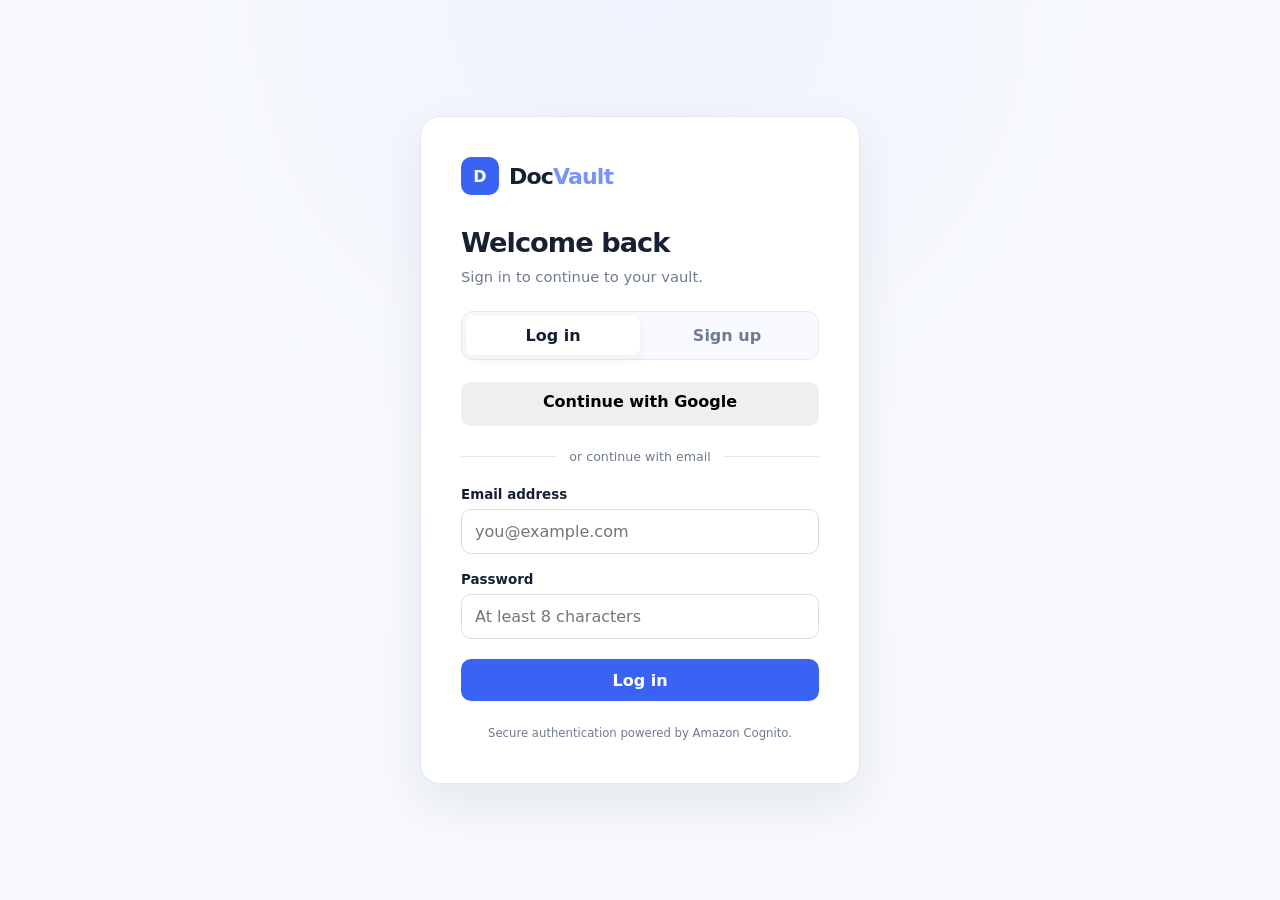
==== commit 06db1f80: "GS3" ====
--- a/login.html
+++ b/login.html
@@ -83,7 +83,15 @@
         class="google-section"
         id="googleSection"
       >
-        <div id="googleButton"></div>
+
+        <button
+          type="button"
+          id="googleButton"
+          class="btn full"
+        >
+          Continue with Google
+        </button>
+
       </div>
 
 
@@ -209,19 +217,13 @@
 
 
       <p class="auth-footnote">
-        Secure authentication powered by Amazon Cognito and Google.
+        Secure authentication powered by Amazon Cognito.
       </p>
 
     </section>
 
   </main>
 
-
-  <script
-    src="https://accounts.google.com/gsi/client"
-    async
-    defer
-  ></script>
 
   <script src="config.js"></script>
   <script src="auth.js"></script>
@@ -233,37 +235,68 @@
     let pendingEmail = '';
 
     const form =
-      document.getElementById('authForm');
+      document.getElementById(
+        'authForm'
+      );
 
     const confirmForm =
-      document.getElementById('confirmForm');
+      document.getElementById(
+        'confirmForm'
+      );
 
     const emailInput =
-      document.getElementById('email');
+      document.getElementById(
+        'email'
+      );
 
     const passwordInput =
-      document.getElementById('password');
+      document.getElementById(
+        'password'
+      );
 
     const submitBtn =
-      document.getElementById('submitBtn');
+      document.getElementById(
+        'submitBtn'
+      );
 
     const googleSection =
-      document.getElementById('googleSection');
+      document.getElementById(
+        'googleSection'
+      );
 
     const authDivider =
-      document.getElementById('authDivider');
+      document.getElementById(
+        'authDivider'
+      );
 
     const message =
-      document.getElementById('authMessage');
+      document.getElementById(
+        'authMessage'
+      );
 
     const authTitle =
-      document.getElementById('authTitle');
+      document.getElementById(
+        'authTitle'
+      );
 
     const authSubtitle =
-      document.getElementById('authSubtitle');
+      document.getElementById(
+        'authSubtitle'
+      );
+
+
+    const queryParams =
+      new URLSearchParams(
+        window.location.search
+      );
+
+    const hasOAuthCallback =
+      queryParams.has('code') ||
+      queryParams.has('error');
 
 
     if (
+      !hasOAuthCallback &&
       typeof getApiToken === 'function' &&
       typeof tokenIsValid === 'function'
     ) {
@@ -302,15 +335,20 @@
     function updateModeUI() {
 
       document
-        .querySelectorAll('.auth-tab')
-        .forEach(tab => {
-
-          tab.classList.toggle(
-            'active',
-            tab.dataset.mode === mode
-          );
-
-        });
+        .querySelectorAll(
+          '.auth-tab'
+        )
+        .forEach(
+          tab => {
+
+            tab.classList.toggle(
+              'active',
+              tab.dataset.mode ===
+                mode
+            );
+
+          }
+        );
 
 
       if (
@@ -329,7 +367,9 @@
         passwordInput.autocomplete =
           'current-password';
 
-      } else {
+      }
+
+      else {
 
         authTitle.textContent =
           'Create your account';
@@ -355,7 +395,9 @@
       );
 
       document
-        .getElementById('authTabs')
+        .getElementById(
+          'authTabs'
+        )
         .classList.add(
           'hidden'
         );
@@ -390,7 +432,9 @@
       );
 
       document
-        .getElementById('authTabs')
+        .getElementById(
+          'authTabs'
+        )
         .classList.remove(
           'hidden'
         );
@@ -419,7 +463,9 @@
 
 
     document
-      .getElementById('authTabs')
+      .getElementById(
+        'authTabs'
+      )
       .addEventListener(
         'click',
         e => {
@@ -490,7 +536,9 @@
             window.location.href =
               'index.html';
 
-          } else {
+          }
+
+          else {
 
             const result =
               await signUp(
@@ -513,7 +561,9 @@
                 'success'
               );
 
-            } else {
+            }
+
+            else {
 
               pendingEmail =
                 email;
@@ -542,7 +592,9 @@
 
           }
 
-        } catch (err) {
+        }
+
+        catch (err) {
 
           if (
             String(
@@ -570,7 +622,9 @@
                 'hidden'
               );
 
-          } else {
+          }
+
+          else {
 
             showMessage(
               err.message
@@ -578,7 +632,9 @@
 
           }
 
-        } finally {
+        }
+
+        finally {
 
           submitBtn.disabled =
             false;
@@ -641,7 +697,9 @@
             'success'
           );
 
-        } catch (err) {
+        }
+
+        catch (err) {
 
           showMessage(
             err.message
@@ -685,4 +743,5 @@
   </script>
 
 </body>
+
 </html>
